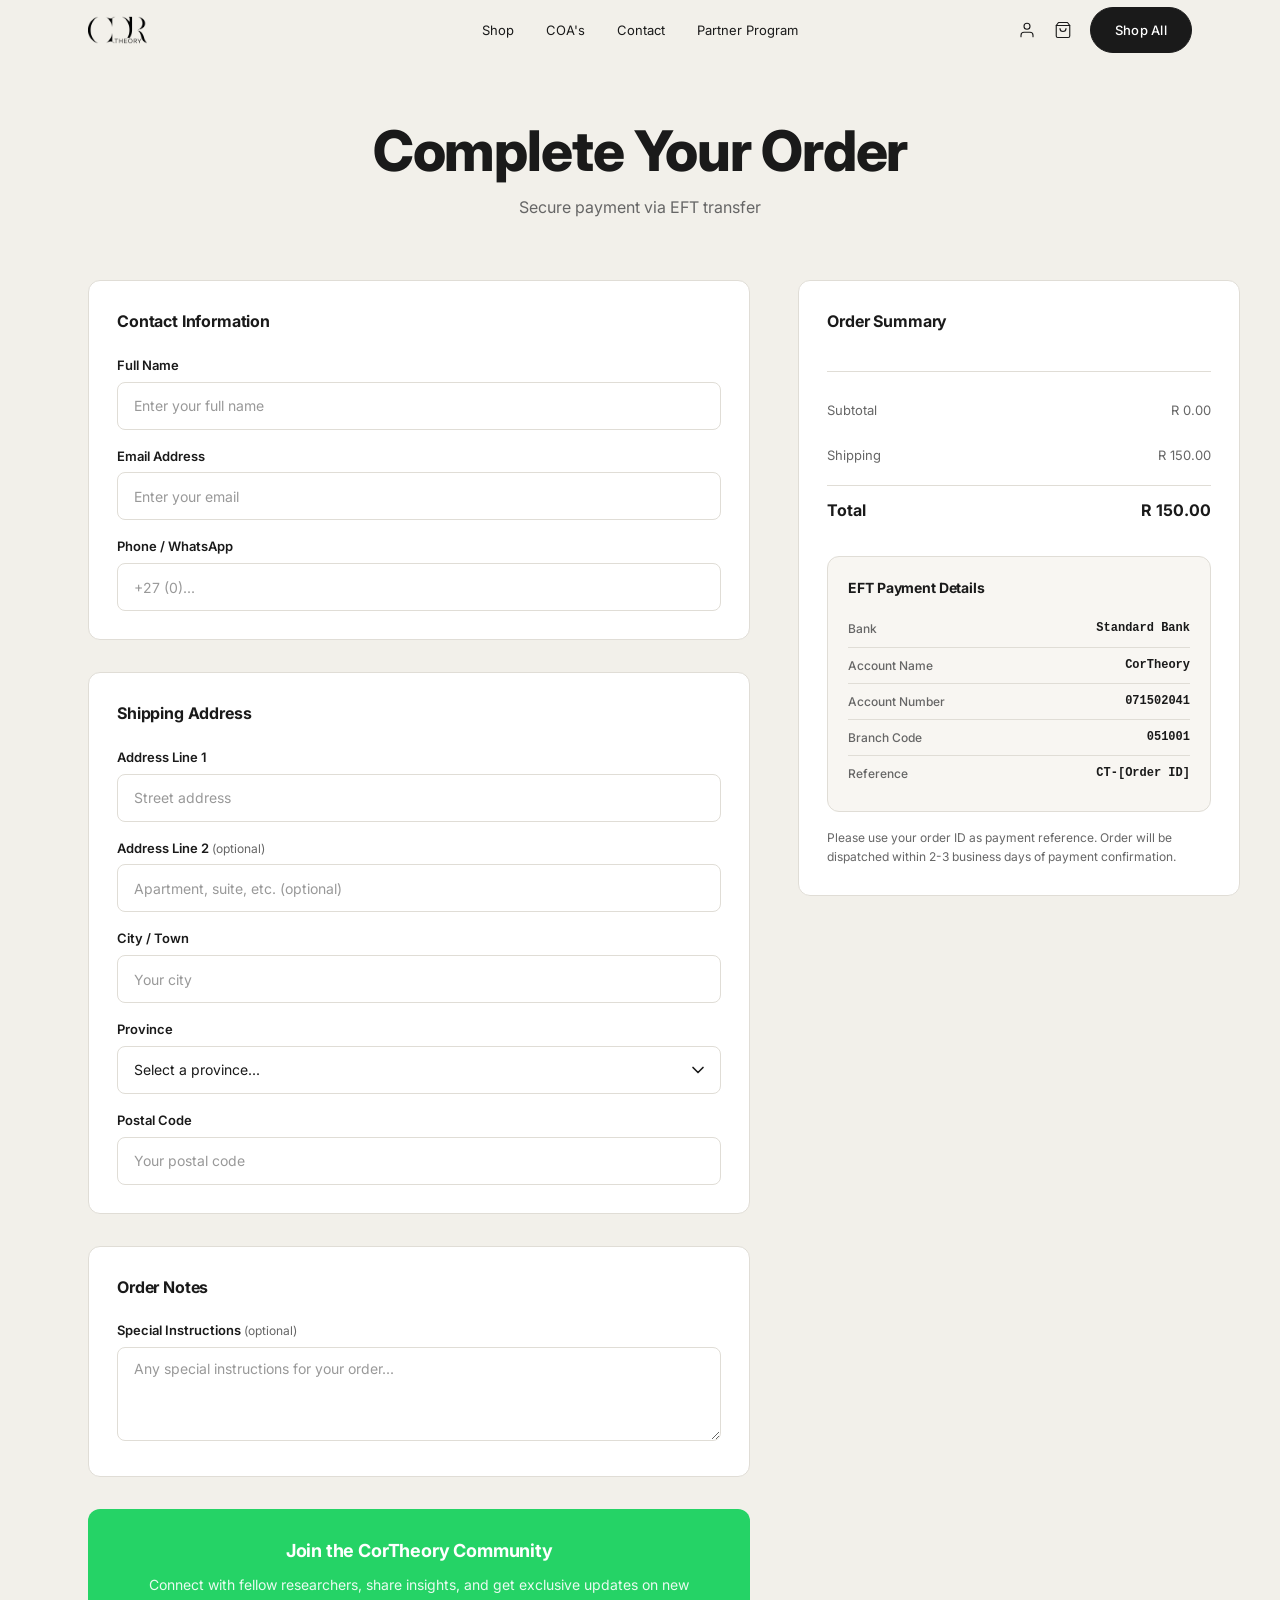
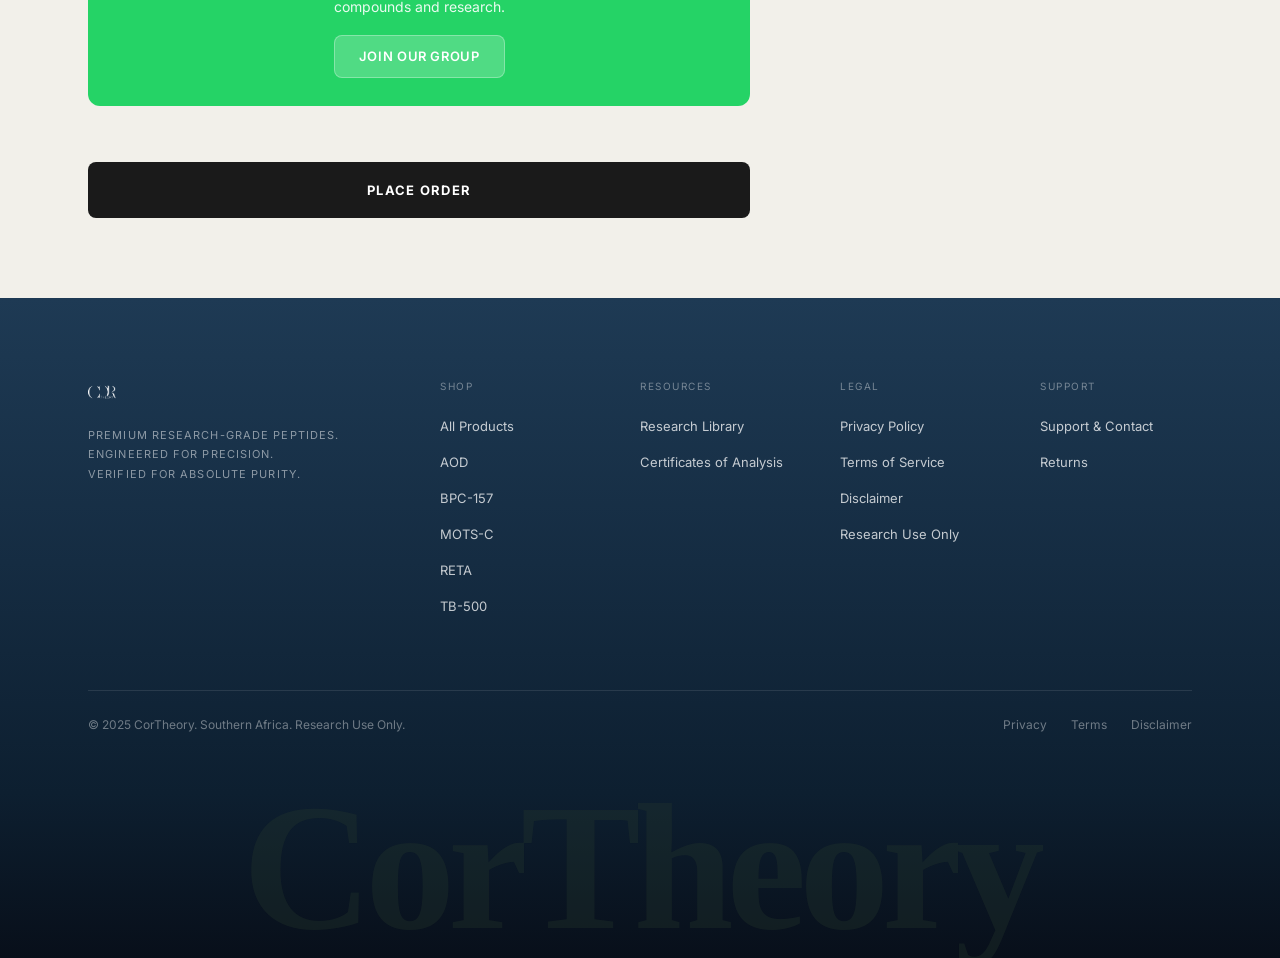
==== checkout.html @ 5a588ee4 "Initial commit: CorTheory website with redesigned product catalog - Complete website structure with " ====
<!DOCTYPE html>
<html lang="en">
<head>
  <meta charset="UTF-8" />
  <meta name="viewport" content="width=device-width, initial-scale=1.0" />
  <title>Checkout — CorTheory</title>
  <meta name="description" content="Secure checkout for CorTheory peptides." />
  <link rel="preconnect" href="https://fonts.googleapis.com" />
  <link rel="preconnect" href="https://fonts.gstatic.com" crossorigin />
  <link href="https://fonts.googleapis.com/css2?family=Inter:wght@300;400;500;600;700;800;900&display=swap" rel="stylesheet">
  <link rel="stylesheet" href="assets/css/style.css" />
  <link rel="stylesheet" href="assets/css/work-with-us.css" />
  <link rel="stylesheet" href="assets/css/checkout.css" />
</head>
<body>

<!-- ══ NAV ══════════════════════════════════════════════════ -->
<nav class="nav" id="nav">
  <div class="nav__inner">
    <a href="index.html" class="nav__logo">
      <img src="assets/images/logo-black.png" alt="CorTheory" />
    </a>
    <ul class="nav__links">
      <li><a href="index.html#products">Shop</a></li>
      <li><a href="index.html#coas">COA's</a></li>
      <li><a href="index.html#contact">Contact</a></li>
      <li><a href="work-with-us.html">Partner Program</a></li>
    </ul>
    <div class="nav__right">
      <!-- Person icon -->
      <button class="nav__icon" aria-label="Account">
        <svg viewBox="0 0 24 24" fill="none" stroke="currentColor" stroke-width="1.5" stroke-linecap="round" stroke-linejoin="round">
          <path d="M20 21v-2a4 4 0 00-4-4H8a4 4 0 00-4 4v2"/>
          <circle cx="12" cy="7" r="4"/>
        </svg>
      </button>
      <!-- Cart icon -->
      <button class="nav__icon" id="cartOpen" aria-label="Cart" data-cart>
        <svg viewBox="0 0 24 24" fill="none" stroke="currentColor" stroke-width="1.5" stroke-linecap="round" stroke-linejoin="round">
          <path d="M6 2L3 6v14a2 2 0 002 2h14a2 2 0 002-2V6l-3-4z"/>
          <line x1="3" y1="6" x2="21" y2="6"/>
          <path d="M16 10a4 4 0 01-8 0"/>
        </svg>
      </button>
      <a href="index.html#products" class="btn btn-dark">Shop All</a>
      <button class="nav__hamburger" id="hamburger" aria-label="Menu">
        <span></span><span></span><span></span>
      </button>
    </div>
  </div>
</nav>

<!-- Mobile nav -->
<div class="nav__mobile" id="mobileNav">
  <a href="index.html#products">Shop</a>
  <a href="index.html#coas">COA's</a>
  <a href="index.html#contact">Contact</a>
  <a href="work-with-us.html">Partner Program</a>
  <a href="index.html#products">Shop All</a>
</div>

<!-- ══ CHECKOUT PAGE ═════════════════════════════════════ -->
<main class="checkout">
  <div class="container">
    <div class="checkout__header">
      <h1 class="checkout__title">Complete Your Order</h1>
      <p class="checkout__subtitle">Secure payment via EFT transfer</p>
    </div>

    <div class="checkout__wrapper">
      <!-- LEFT COLUMN: FORM -->
      <div class="checkout__left">

        <!-- Contact Info Section -->
        <section class="checkout__section">
          <h2 class="checkout__section-title">Contact Information</h2>
          <div class="checkout__form-group">
            <label for="fullName" class="checkout__label">Full Name</label>
            <input type="text" id="fullName" class="checkout__input" placeholder="Enter your full name" required />
          </div>
          <div class="checkout__form-group">
            <label for="email" class="checkout__label">Email Address</label>
            <input type="email" id="email" class="checkout__input" placeholder="Enter your email" required />
          </div>
          <div class="checkout__form-group">
            <label for="phone" class="checkout__label">Phone / WhatsApp</label>
            <input type="tel" id="phone" class="checkout__input" placeholder="+27 (0)..." required />
          </div>
        </section>

        <!-- Shipping Address Section -->
        <section class="checkout__section">
          <h2 class="checkout__section-title">Shipping Address</h2>
          <div class="checkout__form-group">
            <label for="address1" class="checkout__label">Address Line 1</label>
            <input type="text" id="address1" class="checkout__input" placeholder="Street address" required />
          </div>
          <div class="checkout__form-group">
            <label for="address2" class="checkout__label">Address Line 2 <span class="checkout__optional">(optional)</span></label>
            <input type="text" id="address2" class="checkout__input" placeholder="Apartment, suite, etc. (optional)" />
          </div>
          <div class="checkout__form-group">
            <label for="city" class="checkout__label">City / Town</label>
            <input type="text" id="city" class="checkout__input" placeholder="Your city" required />
          </div>
          <div class="checkout__form-group">
            <label for="province" class="checkout__label">Province</label>
            <select id="province" class="checkout__input" required>
              <option value="">Select a province...</option>
              <option value="Eastern Cape">Eastern Cape</option>
              <option value="Free State">Free State</option>
              <option value="Gauteng">Gauteng</option>
              <option value="KwaZulu-Natal">KwaZulu-Natal</option>
              <option value="Limpopo">Limpopo</option>
              <option value="Mpumalanga">Mpumalanga</option>
              <option value="Northern Cape">Northern Cape</option>
              <option value="North West">North West</option>
              <option value="Western Cape">Western Cape</option>
            </select>
          </div>
          <div class="checkout__form-group">
            <label for="postalCode" class="checkout__label">Postal Code</label>
            <input type="text" id="postalCode" class="checkout__input" placeholder="Your postal code" required />
          </div>
        </section>

        <!-- Order Notes Section -->
        <section class="checkout__section">
          <h2 class="checkout__section-title">Order Notes</h2>
          <div class="checkout__form-group">
            <label for="notes" class="checkout__label">Special Instructions <span class="checkout__optional">(optional)</span></label>
            <textarea id="notes" class="checkout__textarea" placeholder="Any special instructions for your order..." rows="4"></textarea>
          </div>
        </section>

        <!-- WhatsApp Community Card -->
        <div class="checkout__whatsapp-card">
          <h3 class="checkout__whatsapp-title">Join the CorTheory Community</h3>
          <p class="checkout__whatsapp-text">Connect with fellow researchers, share insights, and get exclusive updates on new compounds and research.</p>
          <a href="https://chat.whatsapp.com/JgqbexB6z4kGSysNtLB7HE?mode=gi_t" target="_blank" rel="noopener noreferrer" class="checkout__whatsapp-btn">
            Join Our Group
          </a>
        </div>

        <!-- Place Order Button -->
        <button id="placeOrderBtn" class="checkout__place-order-btn">
          Place Order
        </button>
      </div>

      <!-- RIGHT COLUMN: ORDER SUMMARY -->
      <div class="checkout__right">
        <div class="checkout__summary">
          <h2 class="checkout__summary-title">Order Summary</h2>

          <!-- Items List -->
          <div class="checkout__summary-items" id="summaryItems">
            <!-- Items will be populated by JavaScript -->
          </div>

          <!-- Totals -->
          <div class="checkout__summary-totals">
            <div class="checkout__summary-row">
              <span>Subtotal</span>
              <span id="summarySubtotal">R 0.00</span>
            </div>
            <div class="checkout__summary-row">
              <span>Shipping</span>
              <span id="summaryShipping">R 150.00</span>
            </div>
            <div class="checkout__summary-row checkout__summary-row--total">
              <span>Total</span>
              <span id="summaryTotal">R 150.00</span>
            </div>
          </div>

          <!-- EFT Payment Details -->
          <div class="checkout__eft-card">
            <h3 class="checkout__eft-title">EFT Payment Details</h3>
            <div class="checkout__eft-detail">
              <span class="checkout__eft-label">Bank</span>
              <span class="checkout__eft-value" id="eftBank">Standard Bank</span>
            </div>
            <div class="checkout__eft-detail">
              <span class="checkout__eft-label">Account Name</span>
              <span class="checkout__eft-value">CorTheory</span>
            </div>
            <div class="checkout__eft-detail">
              <span class="checkout__eft-label">Account Number</span>
              <span class="checkout__eft-value" id="eftAccount">071502041</span>
            </div>
            <div class="checkout__eft-detail">
              <span class="checkout__eft-label">Branch Code</span>
              <span class="checkout__eft-value" id="eftBranch">051001</span>
            </div>
            <div class="checkout__eft-detail">
              <span class="checkout__eft-label">Reference</span>
              <span class="checkout__eft-value" id="eftReference">CT-[Order ID]</span>
            </div>
          </div>

          <p class="checkout__eft-note">Please use your order ID as payment reference. Order will be dispatched within 2-3 business days of payment confirmation.</p>
        </div>
      </div>
    </div>
  </div>
</main>

<!-- Success Modal -->
<div class="checkout__modal" id="successModal" style="display: none;">
  <div class="checkout__modal-content">
    <div class="checkout__modal-close" id="modalClose">&times;</div>
    <div class="checkout__modal-icon">
      <svg viewBox="0 0 24 24" fill="none" stroke="currentColor" stroke-width="2" stroke-linecap="round" stroke-linejoin="round">
        <polyline points="20 6 9 17 4 12"></polyline>
      </svg>
    </div>
    <h2 class="checkout__modal-title">Order Confirmed!</h2>
    <p class="checkout__modal-text">Your order has been received and is awaiting payment confirmation.</p>
    <div class="checkout__modal-order-id">
      Order ID: <strong id="modalOrderId"></strong>
    </div>
    <p class="checkout__modal-instructions">Use the order ID above as your payment reference when making the EFT transfer. You'll receive a confirmation email once payment is received.</p>
    <a href="index.html" class="checkout__modal-btn">Continue Shopping</a>
  </div>
</div>

<!-- ══ FOOTER ════════════════════════════════════════════════ -->
<footer class="footer" id="contact">
  <div class="footer__inner">
    <div class="footer__top">
      <div class="footer__brand">
        <img src="assets/images/cor logo white copy.png" alt="CorTheory" />
        <p class="footer__tagline">
          Premium research-grade peptides.<br>
          Engineered for precision.<br>
          Verified for absolute purity.
        </p>
      </div>
      <div>
        <p class="footer__col-head">Shop</p>
        <ul class="footer__links">
          <li><a href="index.html#products">All Products</a></li>
          <li><a href="index.html#products">AOD</a></li>
          <li><a href="index.html#products">BPC-157</a></li>
          <li><a href="index.html#products">MOTS-C</a></li>
          <li><a href="index.html#products">RETA</a></li>
          <li><a href="index.html#products">TB-500</a></li>
        </ul>
      </div>
      <div>
        <p class="footer__col-head">Resources</p>
        <ul class="footer__links" id="coas">
          <li><a href="#">Research Library</a></li>
          <li><a href="#">Certificates of Analysis</a></li>
        </ul>
      </div>
      <div>
        <p class="footer__col-head">Legal</p>
        <ul class="footer__links">
          <li><a href="#">Privacy Policy</a></li>
          <li><a href="#">Terms of Service</a></li>
          <li><a href="#">Disclaimer</a></li>
          <li><a href="#">Research Use Only</a></li>
        </ul>
      </div>
      <div>
        <p class="footer__col-head" id="partners">Support</p>
        <ul class="footer__links">
          <li><a href="#">Support &amp; Contact</a></li>
          <li><a href="#">Returns</a></li>
        </ul>
      </div>
    </div>
    <div class="footer__bottom">
      <p class="footer__copy">© 2025 CorTheory. Southern Africa. Research Use Only.</p>
      <div class="footer__legal-links">
        <a href="#">Privacy</a>
        <a href="#">Terms</a>
        <a href="#">Disclaimer</a>
      </div>
    </div>
  </div>
  <div class="footer__watermark">
    <div style="font-size: 180px; font-weight: 900; color: #2A3D2E; opacity: 0.3; text-align: center; overflow: hidden; line-height: 1; font-family: 'Playfair Display', Georgia, serif; letter-spacing: -0.04em; user-select: none; pointer-events: none;">CorTheory</div>
  </div>
</footer>

<!-- ══ CART DRAWER ═══════════════════════════════════════════ -->
<div class="overlay" id="overlay"></div>
<div class="cart-drawer" id="cartDrawer">
  <div class="cart-drawer__head">
    <h2 class="cart-drawer__title">Your Cart</h2>
    <button class="cart-drawer__close" id="cartClose" aria-label="Close">
      <svg viewBox="0 0 24 24" fill="none" stroke="currentColor" stroke-width="1.5" stroke-linecap="round">
        <line x1="18" y1="6" x2="6" y2="18"/><line x1="6" y1="6" x2="18" y2="18"/>
      </svg>
    </button>
  </div>
  <div class="cart-drawer__body">
    <!-- Shipping progress bar -->
    <div class="cart-drawer__shipping-progress">
      <div class="cart-drawer__progress-label">FREE SHIPPING OVER R1500</div>
      <div class="cart-drawer__progress-bar">
        <div class="cart-drawer__progress-fill" id="progressFill" style="width: 0%"></div>
      </div>
      <div class="cart-drawer__progress-text" id="progressText">R1500 away</div>
    </div>

    <!-- Cart items list -->
    <div class="cart-drawer__items" id="cartItems">
      <div class="cart-empty">
        <svg class="cart-empty__icon" viewBox="0 0 40 40" fill="none" stroke="#1a1a1a" stroke-width="1.5" stroke-linecap="round" stroke-linejoin="round">
          <path d="M10 3.5L5 10v23.5a3.5 3.5 0 003.5 3.5h23a3.5 3.5 0 003.5-3.5V10l-5-6.5z"/>
          <line x1="5" y1="10" x2="35" y2="10"/>
          <path d="M26.5 17a6.5 6.5 0 01-13 0"/>
        </svg>
        <p>Your cart is empty. Add compounds from the catalog to begin your research.</p>
      </div>
    </div>

    <!-- Recommendations section -->
    <div class="cart-drawer__recommendations-section" id="recommendationsSection" style="display: none;">
      <div class="cart-drawer__divider"></div>
      <h3 class="cart-drawer__recommendations-title">ADD TO YOUR RESEARCH</h3>
      <div class="cart-drawer__recommendations" id="cartRecommendations"></div>
    </div>

    <!-- Totals section -->
    <div class="cart-drawer__totals-section" id="totalsSection" style="display: none;">
      <div class="cart-drawer__divider"></div>
      <div class="cart-drawer__totals">
        <div class="cart-drawer__total-row">
          <span>Subtotal</span>
          <span id="subtotalValue">R 0.00</span>
        </div>
        <div class="cart-drawer__total-row">
          <span>Shipping</span>
          <span id="shippingValue">R 150.00</span>
        </div>
        <div class="cart-drawer__total-row cart-drawer__total-row--total">
          <span>Total</span>
          <span id="totalValue">R 150.00</span>
        </div>
      </div>

      <a href="checkout.html" class="cart-drawer__checkout-btn">
        <svg viewBox="0 0 24 24" fill="none" stroke="currentColor" stroke-width="2" stroke-linecap="round" stroke-linejoin="round">
          <rect x="3" y="11" width="18" height="11" rx="2" ry="2"></rect>
          <path d="M7 11V7a4 4 0 0 1 4-4h2a4 4 0 0 1 4 4v4"></path>
        </svg>
        SECURE CHECKOUT
      </a>

      <p class="cart-drawer__terms">
        By placing your order you agree to our <a href="#">Terms of Service</a>. Payment via EFT. Order confirmed on receipt of payment.
      </p>
    </div>
  </div>
</div>

<script src="assets/js/main.js"></script>
<script src="assets/js/checkout.js"></script>
</body>
</html>
---- assets/css/style.css ----
/* ── RESET & BASE ─────────────────────────────────────── */
*, *::before, *::after { box-sizing: border-box; margin: 0; padding: 0; }
html { scroll-behavior: smooth; }
body { font-family: 'Inter', sans-serif; background: #F2F0EA; color: #1a1a1a; font-size: 15px; line-height: 1.6; overflow-x: hidden; }
img { display: block; max-width: 100%; }
a { text-decoration: none; color: inherit; }
ul { list-style: none; }
button { cursor: pointer; border: none; background: none; font-family: inherit; }

/* ── VARIABLES ────────────────────────────────────────── */
:root {
  --cream: #F2F0EA;
  --dark: #1a1a1a;
  --green-dark: #1C2B22;
  --muted: #666666;
  --border: #E0DDD6;
  --white: #ffffff;
  --aod: #D4845A;
  --bpc: #4A7C6F;
  --mots: #5B8DB8;
  --reta: #C4707A;
  --tb: #7B6BA8;
  --radius: 16px;
}

/* ── CONTAINER ────────────────────────────────────────── */
.container { max-width: 1200px; margin: 0 auto; padding: 0 48px; }
.section { padding: 100px 0; }

/* ── BUTTONS ──────────────────────────────────────────── */
.btn { display: inline-flex; align-items: center; gap: 8px; padding: 12px 24px; border-radius: 100px; font-family: 'Inter', sans-serif; font-size: 13px; font-weight: 500; letter-spacing: 0.02em; transition: all 0.2s ease; cursor: pointer; }
.btn-dark { background: #1a1a1a; color: #fff; border: 1.5px solid #1a1a1a; }
.btn-dark:hover { background: #333; }
.btn-outline { background: transparent; color: #1a1a1a; border: 1.5px solid #1a1a1a; }
.btn-outline:hover { background: #1a1a1a; color: #fff; }
.btn-outline-light { background: transparent; color: #fff; border: 1.5px solid rgba(255,255,255,0.5); }
.btn-outline-light:hover { background: rgba(255,255,255,0.1); }
.btn-light { background: #ffffff; color: #1a1a1a; border: 1.5px solid #ffffff; }
.btn-light:hover { background: #f0f0f0; border-color: #f0f0f0; }

/* ── SECTION LABELS ───────────────────────────────────── */
.section-eyebrow { font-size: 11px; font-weight: 500; letter-spacing: 0.15em; text-transform: uppercase; color: var(--muted); margin-bottom: 12px; }
.section-title { font-family: 'Inter', sans-serif; font-size: clamp(52px, 5.5vw, 80px); font-weight: 800; line-height: 1.05; color: var(--dark); letter-spacing: -0.03em; }
.section-header { display: flex; align-items: flex-end; justify-content: space-between; margin-bottom: 48px; }
.section-link { font-size: 13px; color: var(--muted); text-decoration: underline; text-underline-offset: 3px; white-space: nowrap; margin-bottom: 8px; }

/* ── NAV ──────────────────────────────────────────────── */
.nav { position: sticky; top: 0; z-index: 100; background: var(--cream); border-bottom: 1px solid transparent; transition: border-color 0.3s, box-shadow 0.3s; }
.nav.scrolled { background: rgba(50, 60, 70, 0.75); backdrop-filter: blur(10px); border-radius: 16px; margin: 12px 24px 0; border: 1px solid rgba(255, 255, 255, 0.1); box-shadow: 0 8px 32px rgba(0, 0, 0, 0.2); }
.nav__inner { max-width: 1200px; margin: 0 auto; padding: 0 48px; height: 60px; display: grid; grid-template-columns: 1fr auto 1fr; align-items: center; gap: 40px; }
.nav__logo img { height: 28px; width: auto; }
.nav__links { display: flex; gap: 32px; justify-self: center; }
.nav__links a { font-size: 13px; color: var(--dark); transition: opacity 0.2s; }
.nav__links a:hover { opacity: 0.6; }
.nav__right { display: flex; align-items: center; gap: 16px; margin-left: auto; }
.nav__icon { color: var(--dark); width: 20px; height: 20px; display: flex; align-items: center; }
.nav__icon svg { width: 18px; height: 18px; }
.nav__hamburger { display: none; flex-direction: column; gap: 5px; }
.nav__hamburger span { display: block; width: 22px; height: 1.5px; background: var(--dark); }
.nav__mobile { display: none; flex-direction: column; background: var(--cream); border-bottom: 1px solid var(--border); padding: 24px 48px; gap: 20px; }
.nav__mobile a { font-size: 15px; color: var(--dark); }
.nav__mobile.open { display: flex; }

/* ── HERO ─────────────────────────────────────────────── */
.hero { min-height: 100vh; background: url('../images/landscape-resize.png') center/cover no-repeat; display: flex; align-items: center; justify-content: flex-start; overflow: hidden; position: relative; }
.hero::before { content: ''; position: absolute; inset: 0; background: linear-gradient(90deg, rgba(0,0,0,0.3) 0%, rgba(0,0,0,0.1) 40%, transparent 100%); z-index: 1; }
.hero__inner { max-width: 1200px; margin: 0 auto; padding: 80px 48px; width: 100%; z-index: 10; position: relative; display: flex; align-items: center; }
.hero__image-wrap { display: none; }
.hero__vial { display: none; }
.hero__content { max-width: 560px; }
.hero__eyebrow { font-size: 11px; font-weight: 500; letter-spacing: 0.2em; text-transform: uppercase; color: rgba(255,255,255,0.8); margin-bottom: 20px; }
.hero__title { font-family: 'Inter', sans-serif; font-size: 80px; font-weight: 800; line-height: 1.0; color: #ffffff; margin-bottom: 24px; letter-spacing: -0.03em; text-shadow: 0 2px 10px rgba(0,0,0,0.3); }
.hero__subtitle { font-size: 15px; color: rgba(255,255,255,0.9); line-height: 1.7; margin-bottom: 36px; max-width: 420px; }
.hero__actions { display: flex; gap: 12px; flex-wrap: wrap; }

/* ── CATEGORIES ───────────────────────────────────────── */
.categories { padding: 80px 0; background: var(--cream); }
.categories__grid { display: grid; grid-template-columns: 1fr 1fr; grid-template-rows: auto auto; gap: 12px; }
.categories__grid .cat-card:nth-child(3),
.categories__grid .cat-card:nth-child(4),
.categories__grid .cat-card:nth-child(5) { grid-column: span 2; }
.categories__grid { grid-template-columns: repeat(6, 1fr); }
.cat-card:nth-child(1) { grid-column: span 3; }
.cat-card:nth-child(2) { grid-column: span 3; }
.cat-card:nth-child(3) { grid-column: span 2; }
.cat-card:nth-child(4) { grid-column: span 2; }
.cat-card:nth-child(5) { grid-column: span 2; }

.cat-card { border-radius: var(--radius); padding: 32px; min-height: 220px; display: flex; align-items: flex-end; justify-content: space-between; position: relative; overflow: hidden; cursor: pointer; transition: transform 0.2s; }
.cat-card:hover { transform: translateY(-2px); }
.cat-card__vial { position: absolute; right: 24px; top: 50%; transform: translateY(-50%); height: 160px; width: auto; object-fit: contain; opacity: 0.9; }
.cat-card > div { position: relative; z-index: 1; max-width: 55%; }
.cat-card__number { font-size: 11px; letter-spacing: 0.15em; color: rgba(255,255,255,0.6); margin-bottom: 8px; }
.cat-card__title { font-family: 'Inter', sans-serif; font-size: 22px; font-weight: 800; color: #fff; margin-bottom: 8px; line-height: 1.2; letter-spacing: -0.01em; }
.cat-card__desc { font-size: 12px; color: rgba(255,255,255,0.75); line-height: 1.5; margin-bottom: 16px; }
.cat-card__link { font-size: 11px; letter-spacing: 0.1em; text-transform: uppercase; color: rgba(255,255,255,0.9); }

.cat-card--weight { background: #2D7D7D; }
.cat-card--skin { background: #C4622D; }
.cat-card--mind { background: #1C2B4A; }
.cat-card--recovery { background: #3D5A3E; }
.cat-card--muscle { background: #8B4513; }

/* ── PRODUCTS ─────────────────────────────────────────── */
.products { padding: 100px 0; background: var(--cream); }
.products__layout { display: grid; grid-template-columns: 1fr 1fr; gap: 60px; margin-bottom: 60px; align-items: start; }
.products__intro-body { font-size: 14px; color: var(--muted); line-height: 1.7; }
.products__row { display: flex; gap: 20px; overflow-x: auto; padding-bottom: 16px; scroll-snap-type: x mandatory; -ms-overflow-style: none; scrollbar-width: none; }
.products__row::-webkit-scrollbar { display: none; }

.product-card { flex: 0 0 280px; border-radius: 20px; overflow: hidden; border: 1px solid rgba(0,0,0,0.07); scroll-snap-align: start; transition: transform 0.2s, box-shadow 0.2s; display: flex; flex-direction: column; }
.product-card:hover { transform: translateY(-4px); box-shadow: 0 16px 48px rgba(0,0,0,0.1); }
.product-card__top { padding: 20px 20px 0; }
.product-card__name { font-family: 'Inter', sans-serif; font-size: 32px; font-weight: 800; color: var(--dark); letter-spacing: -0.02em; line-height: 1.05; margin-bottom: 4px; }
.product-card__type { font-size: 10px; font-weight: 600; letter-spacing: 0.15em; text-transform: uppercase; color: var(--muted); }
.product-card__img-wrap { flex: 1; padding: 0; display: flex; align-items: center; justify-content: center; min-height: 300px; }
.product-card__img { height: 100%; width: 100%; object-fit: cover; }
.product-card__footer { display: grid; grid-template-columns: 1fr 1fr; }
.product-card__price-block { background: var(--green-dark); padding: 16px 20px; display: flex; flex-direction: column; justify-content: center; gap: 2px; }
.product-card__from { font-size: 9px; font-weight: 600; letter-spacing: 0.18em; text-transform: uppercase; color: rgba(255,255,255,0.55); }
.product-card__price { font-size: 17px; font-weight: 700; color: #fff; }
.product-card__btn { background: var(--white); padding: 16px 12px; display: flex; align-items: center; justify-content: center; gap: 7px; font-size: 11px; font-weight: 600; letter-spacing: 0.08em; text-transform: uppercase; color: var(--dark); border: none; cursor: pointer; transition: background 0.2s; }
.product-card__btn:hover { background: #f0ede6; }
.product-card__btn svg { width: 15px; height: 15px; flex-shrink: 0; }

/* ── PURITY ───────────────────────────────────────────── */
.purity-hero { width: 100%; overflow: hidden; }

.purity-hero__image { width: 100%; height: auto; display: block; }

.purity { padding: 80px 72px; background: var(--cream); }

.purity__content-wrap { max-width: 600px; }

.purity__content {
  display: flex;
  flex-direction: column;
  justify-content: center;
}

.purity__heading {
  font-family: 'Inter', sans-serif;
  font-size: clamp(52px, 5.5vw, 80px);
  font-weight: 800;
  line-height: 1.05;
  letter-spacing: -0.03em;
  color: var(--dark);
  margin-bottom: 28px;
}

.purity__rule {
  width: 220px;
  border: none;
  border-top: 1px dashed #bbb;
  margin-bottom: 28px;
}

.purity__body { font-size: 15px; color: var(--muted); line-height: 1.75; margin-bottom: 36px; max-width: 460px; }

.purity__stats { display: flex; align-items: center; margin-bottom: 40px; }

.purity__stat { padding: 0 28px; display: flex; flex-direction: column; gap: 5px; }
.purity__stat:first-child { padding-left: 0; }

.purity__stat-val { font-family: 'Inter', sans-serif; font-size: 36px; font-weight: 800; color: var(--dark); line-height: 1; display: block; }
.purity__stat-label { font-size: 10px; font-weight: 600; letter-spacing: 0.13em; text-transform: uppercase; color: var(--muted); display: block; }
.purity__stat-sep { width: 1px; height: 44px; background: var(--border); flex-shrink: 0; }

.purity__actions { display: flex; gap: 12px; }

/* ── QUALITY ──────────────────────────────────────────── */
.quality { background: var(--cream); padding: 100px 0; }
.quality__heading { font-family: 'Inter', sans-serif; font-size: clamp(52px, 5.5vw, 80px); font-weight: 800; line-height: 1.05; max-width: 700px; margin-bottom: 60px; letter-spacing: -0.03em; }
.quality__layout { display: grid; grid-template-columns: 1fr 1fr; gap: 80px; align-items: start; }
.quality__tabs-nav { display: flex; gap: 0; border-bottom: 1px solid var(--border); margin-bottom: 40px; }
.quality__tab { padding: 12px 20px; font-size: 12px; font-weight: 500; letter-spacing: 0.05em; text-transform: uppercase; color: var(--muted); border-bottom: 2px solid transparent; margin-bottom: -1px; transition: all 0.2s; background: none; }
.quality__tab.active { color: var(--dark); border-bottom-color: var(--dark); }
.quality__panel { display: none; }
.quality__panel.active { display: block; }
.quality__panel-title { font-family: 'Inter', sans-serif; font-size: 36px; font-weight: 800; margin-bottom: 8px; letter-spacing: -0.02em; }
.quality__panel-sub { font-size: 11px; letter-spacing: 0.12em; text-transform: uppercase; color: var(--muted); margin-bottom: 20px; }
.quality__panel-body { font-size: 14px; color: var(--muted); line-height: 1.7; margin-bottom: 24px; }
.quality__panel-link { font-size: 13px; color: var(--dark); text-decoration: underline; text-underline-offset: 3px; display: inline-block; margin-bottom: 20px; }
.quality__badge { font-size: 11px; background: #f0ede6; padding: 8px 16px; border-radius: 100px; color: var(--muted); }
.quality__image-wrap { position: relative; display: flex; align-items: center; justify-content: center; background: #f0ede6; border-radius: var(--radius); padding: 60px; min-height: 600px; }
.quality__vial { height: 100%; width: auto; object-fit: contain; }
.quality__purity-badge { position: absolute; bottom: 24px; right: 24px; background: var(--dark); color: #fff; font-size: 11px; font-weight: 500; padding: 10px 16px; border-radius: 8px; line-height: 1.4; text-align: center; }

/* ── FAQ ──────────────────────────────────────────────── */
.faq { background: var(--cream); padding: 100px 0; }
.faq__layout { display: grid; grid-template-columns: 1fr 1fr; gap: 80px; }
.faq__heading { font-family: 'Inter', sans-serif; font-size: clamp(52px, 5.5vw, 80px); font-weight: 800; line-height: 1.05; margin-bottom: 48px; letter-spacing: -0.03em; }
.faq__item { border-bottom: 1px solid var(--border); }
.faq__btn { width: 100%; display: flex; align-items: center; justify-content: space-between; padding: 20px 0; gap: 20px; text-align: left; }
.faq__q { font-size: 14px; color: var(--dark); line-height: 1.5; flex: 1; }
.faq__icon { flex-shrink: 0; width: 20px; height: 20px; display: flex; align-items: center; justify-content: center; }
.faq__icon svg { width: 12px; height: 12px; transition: transform 0.3s; }
.faq__item.open .faq__icon svg { transform: rotate(45deg); }
.faq__answer { display: none; padding: 0 0 20px; }
.faq__item.open .faq__answer { display: block; }
.faq__answer p { font-size: 14px; color: var(--muted); line-height: 1.7; }
.faq__cats { display: grid; grid-template-columns: 1fr 1fr; gap: 10px; }
.faq__cat-card { border-radius: 12px; padding: 20px; min-height: 120px; display: flex; flex-direction: column; justify-content: flex-end; position: relative; overflow: hidden; cursor: pointer; }
.faq__cat-vial { position: absolute; right: 12px; top: 50%; transform: translateY(-50%); height: 80px; width: auto; object-fit: contain; opacity: 0.85; }
.faq__cat-sub { font-size: 10px; letter-spacing: 0.1em; text-transform: uppercase; color: rgba(255,255,255,0.6); margin-bottom: 4px; }
.faq__cat-title { font-size: 14px; font-weight: 600; color: #fff; line-height: 1.3; }
.faq__cat-card--weight { background: #2D7D7D; }
.faq__cat-card--skin { background: #C4622D; }
.faq__cat-card--mind { background: #1C2B4A; }
.faq__cat-card--recovery { background: #3D5A3E; }
.faq__cat-card--muscle { background: #8B4513; grid-column: span 2; }

/* ── CTA ──────────────────────────────────────────────── */
.cta-wrap { padding: 0 24px 80px; }
.cta { background: linear-gradient(135deg, #87CEEB 0%, #B8D4E8 40%, #C8DFC8 100%); border-radius: 24px; overflow: hidden; }
.cta__inner { padding: 100px 80px; text-align: center; }
.cta__title { font-family: 'Inter', sans-serif; font-size: clamp(52px, 5.5vw, 80px); font-weight: 800; color: var(--dark); line-height: 1.05; margin-bottom: 20px; letter-spacing: -0.03em; }
.cta__sub { font-size: 15px; color: rgba(26,26,26,0.65); max-width: 480px; margin: 0 auto 36px; line-height: 1.6; }
.cta__actions { display: flex; gap: 12px; justify-content: center; }

/* ── FOOTER ───────────────────────────────────────────── */
.footer { background: linear-gradient(180deg, #1E3A54 0%, #152C42 40%, #0D1F30 75%, #080F1A 100%); color: #fff; padding-top: 80px; overflow: hidden; }
.footer__inner { max-width: 1200px; margin: 0 auto; padding: 0 48px; }
.footer__top { display: grid; grid-template-columns: 2fr 1fr 1fr 1fr 1fr; gap: 48px; padding-bottom: 60px; border-bottom: 1px solid rgba(255,255,255,0.1); }
.footer__brand img { height: 28px; width: auto; filter: brightness(0) invert(1); margin-bottom: 20px; }
.footer__tagline { font-size: 11px; letter-spacing: 0.1em; text-transform: uppercase; color: rgba(255,255,255,0.5); line-height: 1.8; }
.footer__col-head { font-size: 10px; letter-spacing: 0.15em; text-transform: uppercase; color: rgba(255,255,255,0.4); margin-bottom: 20px; }
.footer__links li { margin-bottom: 12px; }
.footer__links a { font-size: 13px; color: rgba(255,255,255,0.75); transition: color 0.2s; }
.footer__links a:hover { color: #fff; }
.footer__bottom { display: flex; align-items: center; justify-content: space-between; padding: 24px 0; }
.footer__copy { font-size: 12px; color: rgba(255,255,255,0.4); }
.footer__legal-links { display: flex; gap: 24px; }
.footer__legal-links a { font-size: 12px; color: rgba(255,255,255,0.4); }
.footer__watermark { text-align: center; overflow: hidden; line-height: 0.85; margin-top: 20px; }
.footer__watermark div { font-size: clamp(80px, 15vw, 200px); font-weight: 900; color: rgba(255,255,255,0.06); font-family: 'Inter', sans-serif; letter-spacing: 3px; user-select: none; }

/* ── CART DRAWER ──────────────────────────────────────── */
.overlay { position: fixed; inset: 0; background: rgba(0,0,0,0.4); z-index: 200; opacity: 0; pointer-events: none; transition: opacity 0.3s; }
.overlay.open { opacity: 1; pointer-events: all; }
.cart-drawer { position: fixed; right: 0; top: 0; bottom: 0; width: 400px; background: #fff; z-index: 300; transform: translateX(100%); transition: transform 0.35s cubic-bezier(0.4,0,0.2,1); display: flex; flex-direction: column; }
.cart-drawer.open { transform: translateX(0); }
.cart-drawer__head { display: flex; align-items: center; justify-content: space-between; padding: 24px 32px; border-bottom: 1px solid var(--border); }
.cart-drawer__title { font-family: 'Inter', sans-serif; font-size: 22px; font-weight: 800; letter-spacing: -0.01em; }
.cart-drawer__close { width: 32px; height: 32px; display: flex; align-items: center; justify-content: center; }
.cart-drawer__close svg { width: 18px; height: 18px; }
.cart-drawer__body { flex: 1; padding: 32px; display: flex; align-items: center; justify-content: center; }
.cart-empty { text-align: center; }
.cart-empty__icon { width: 48px; height: 48px; margin: 0 auto 16px; opacity: 0.3; }
.cart-empty p { font-size: 14px; color: var(--muted); line-height: 1.6; max-width: 200px; margin: 0 auto; }

/* ── RESPONSIVE ───────────────────────────────────────── */
@media (max-width: 900px) {
  .container { padding: 0 24px; }
  .nav__inner { padding: 0 24px; }
  .nav__links { display: none; }
  .nav__hamburger { display: flex; }
  .hero__inner { flex-direction: column; padding: 60px 24px; text-align: center; }
  .hero__title { font-size: 52px; }
  .hero__image-wrap { flex: 0 0 auto; }
  .hero__vial { width: 220px; }
  .hero__actions { justify-content: center; }
  .categories__grid { grid-template-columns: 1fr 1fr; }
  .cat-card:nth-child(1),
  .cat-card:nth-child(2),
  .cat-card:nth-child(3),
  .cat-card:nth-child(4),
  .cat-card:nth-child(5) { grid-column: span 1; }
  .products__layout { grid-template-columns: 1fr; gap: 20px; }
  .purity__grid { grid-template-columns: 1fr; }
  .purity__image-side { min-height: 320px; }
  .purity__content { padding: 48px 32px; }
  .purity__heading { font-size: 48px; }
  .quality__layout { grid-template-columns: 1fr; }
  .faq__layout { grid-template-columns: 1fr; }
  .footer__top { grid-template-columns: 1fr 1fr; gap: 32px; }
  .cta__title { font-size: 36px; }
  .cta__inner { padding: 60px 32px; }
  .section-title { font-size: 36px; }
}

@media (max-width: 600px) {
  .hero__title { font-size: 40px; }
  .categories__grid { grid-template-columns: 1fr; }
  .cat-card:nth-child(n) { grid-column: span 1; }
  .footer__top { grid-template-columns: 1fr; }
  .cart-drawer { width: 100%; }
  .faq__cats { grid-template-columns: 1fr; }
  .faq__cat-card--muscle { grid-column: span 1; }
}

/* ── CATEGORIES SECTION OVERRIDES ────────────────────── */
.categories .container {
  max-width: 95%;
  width: 95%;
  padding: 0;
}

/* Card sizing */
.categories .cat-card { min-height: 340px; padding: 36px; }
.categories .cat-card:nth-child(1),
.categories .cat-card:nth-child(2) { min-height: 420px; }

/* Vial sits top-right, clear of text */
.categories .cat-card__vial {
  height: 200px;
  top: 32px;
  transform: none;
}

/* Text content limited to left 50% so vial doesn't clash */
.categories .cat-card > div { max-width: 50%; }
---- assets/css/work-with-us.css ----
/* ── WORK WITH US PAGE STYLES ────────────────────────── */

/* ── HERO ─────────────────────────────────────────────── */
.wwu-hero {
  padding: 140px 0 100px;
  background: linear-gradient(160deg, #F2F0EA 0%, #E8F0E8 60%, #D8EAE0 100%);
  text-align: center;
}

.wwu-eyebrow {
  font-size: 11px;
  font-weight: 600;
  letter-spacing: 0.15em;
  text-transform: uppercase;
  color: var(--muted);
  margin-bottom: 20px;
}

.wwu-hero__title {
  font-family: 'Inter', sans-serif;
  font-size: clamp(52px, 5.5vw, 80px);
  font-weight: 800;
  line-height: 1.05;
  letter-spacing: -0.03em;
  color: var(--dark);
  margin-bottom: 20px;
}

.wwu-hero__subtitle {
  font-size: 16px;
  color: var(--muted);
  line-height: 1.8;
  margin-bottom: 40px;
  max-width: 580px;
  margin-left: auto;
  margin-right: auto;
}

/* ── STATS ────────────────────────────────────────────── */
.wwu-stats {
  padding: 80px 0;
  background: var(--cream);
}

.wwu-stats__grid {
  display: grid;
  grid-template-columns: repeat(4, 1fr);
  gap: 40px;
  text-align: center;
}

.wwu-stat {
  padding: 24px;
}

.wwu-stat__value {
  font-family: 'Inter', sans-serif;
  font-size: 48px;
  font-weight: 800;
  color: var(--dark);
  line-height: 1;
  margin-bottom: 8px;
  letter-spacing: -0.02em;
}

.wwu-stat__label {
  font-size: 12px;
  font-weight: 600;
  letter-spacing: 0.12em;
  text-transform: uppercase;
  color: var(--muted);
}

/* ── SECTION COMMON ───────────────────────────────────── */
.wwu-section-title {
  font-family: 'Inter', sans-serif;
  font-size: clamp(44px, 5vw, 72px);
  font-weight: 800;
  line-height: 1.1;
  letter-spacing: -0.03em;
  color: var(--dark);
  text-align: center;
  margin-bottom: 16px;
}

.wwu-section-subtitle {
  font-size: 15px;
  color: var(--muted);
  line-height: 1.7;
  text-align: center;
  max-width: 560px;
  margin: 0 auto 60px;
}

/* ── PROCESS ──────────────────────────────────────────── */
.wwu-process {
  padding: 100px 0;
  background: var(--cream);
}

.wwu-process__cards {
  display: grid;
  grid-template-columns: repeat(3, 1fr);
  gap: 40px;
}

.wwu-card {
  background: var(--white);
  padding: 40px;
  border-radius: 12px;
  border: 1px solid var(--border);
}

.wwu-card__number {
  font-family: 'Inter', sans-serif;
  font-size: 48px;
  font-weight: 800;
  color: var(--dark);
  line-height: 1;
  margin-bottom: 16px;
  letter-spacing: -0.02em;
}

.wwu-card__title {
  font-family: 'Inter', sans-serif;
  font-size: 24px;
  font-weight: 800;
  color: var(--dark);
  margin-bottom: 12px;
  letter-spacing: -0.01em;
}

.wwu-card__desc {
  font-size: 14px;
  color: var(--muted);
  line-height: 1.7;
}

/* ── TRUST ────────────────────────────────────────────── */
.wwu-trust {
  padding: 100px 0;
  background: var(--cream);
}

.wwu-trust__cards {
  display: grid;
  grid-template-columns: repeat(3, 1fr);
  gap: 40px;
}

.wwu-trust-card {
  text-align: center;
}

.wwu-trust-icon {
  width: 60px;
  height: 60px;
  margin: 0 auto 24px;
  display: flex;
  align-items: center;
  justify-content: center;
  background: #f0ede6;
  border-radius: 12px;
  color: var(--dark);
  flex-shrink: 0;
}

.wwu-trust-icon svg {
  width: 28px;
  height: 28px;
}

.wwu-trust-card__title {
  font-family: 'Inter', sans-serif;
  font-size: 20px;
  font-weight: 800;
  color: var(--dark);
  margin-bottom: 12px;
  letter-spacing: -0.01em;
}

.wwu-trust-card__desc {
  font-size: 14px;
  color: var(--muted);
  line-height: 1.7;
}

/* ── FAQ ──────────────────────────────────────────────── */
.wwu-faq {
  padding: 100px 0;
  background: var(--cream);
}

.wwu-faq__items {
  max-width: 720px;
  margin: 60px auto 0;
}

.wwu-faq__item {
  border-bottom: 1px solid var(--border);
}

.wwu-faq__btn {
  width: 100%;
  display: flex;
  align-items: center;
  justify-content: space-between;
  padding: 24px 0;
  gap: 20px;
  text-align: left;
  background: none;
  border: none;
  cursor: pointer;
}

.wwu-faq__q {
  font-family: 'Inter', sans-serif;
  font-size: 16px;
  font-weight: 600;
  color: var(--dark);
  line-height: 1.5;
  flex: 1;
  letter-spacing: -0.01em;
}

.wwu-faq__icon {
  flex-shrink: 0;
  width: 20px;
  height: 20px;
  display: flex;
  align-items: center;
  justify-content: center;
  color: var(--muted);
}

.wwu-faq__icon svg {
  width: 14px;
  height: 14px;
  transition: transform 0.3s;
}

.wwu-faq__item.open .wwu-faq__icon svg {
  transform: rotate(45deg);
}

.wwu-faq__answer {
  display: none;
  padding: 0 0 24px;
}

.wwu-faq__item.open .wwu-faq__answer {
  display: block;
}

.wwu-faq__answer p {
  font-size: 14px;
  color: var(--muted);
  line-height: 1.7;
}

/* ── CTA ──────────────────────────────────────────────── */
.wwu-cta {
  padding: 100px 0;
  background: var(--cream);
  text-align: center;
}

.wwu-cta__title {
  font-family: 'Inter', sans-serif;
  font-size: clamp(48px, 5vw, 72px);
  font-weight: 800;
  line-height: 1.1;
  letter-spacing: -0.03em;
  color: var(--dark);
  margin-bottom: 20px;
}

.wwu-cta__subtitle {
  font-size: 16px;
  color: var(--muted);
  line-height: 1.8;
  margin-bottom: 40px;
  max-width: 580px;
  margin-left: auto;
  margin-right: auto;
}

/* ── RESPONSIVE ───────────────────────────────────────── */
@media (max-width: 900px) {
  .wwu-stats__grid {
    grid-template-columns: repeat(2, 1fr);
    gap: 32px;
  }

  .wwu-process__cards {
    grid-template-columns: 1fr;
    gap: 24px;
  }

  .wwu-trust__cards {
    grid-template-columns: 1fr;
    gap: 32px;
  }

  .wwu-hero {
    padding: 100px 0 80px;
  }

  .wwu-hero__subtitle {
    font-size: 15px;
  }

  .wwu-section-subtitle {
    font-size: 14px;
    margin-bottom: 48px;
  }

  .wwu-process {
    padding: 80px 0;
  }

  .wwu-trust {
    padding: 80px 0;
  }

  .wwu-faq {
    padding: 80px 0;
  }

  .wwu-cta {
    padding: 80px 0;
  }
}

@media (max-width: 600px) {
  .wwu-stats__grid {
    grid-template-columns: 1fr;
    gap: 24px;
  }

  .wwu-hero__title {
    font-size: 36px;
  }

  .wwu-section-title {
    font-size: 32px;
  }

  .wwu-stat__value {
    font-size: 36px;
  }

  .wwu-card {
    padding: 28px;
  }

  .wwu-card__number {
    font-size: 36px;
  }

  .wwu-card__title {
    font-size: 20px;
  }

  .wwu-faq__q {
    font-size: 14px;
  }

  .wwu-cta__title {
    font-size: 40px;
  }
}
---- assets/css/checkout.css ----
/* ══════════════════════════════════════════════════════════════
   CART DRAWER - PROFESSIONAL E-COMMERCE DESIGN
   ══════════════════════════════════════════════════════════════ */

.cart-drawer__header {
  display: flex;
  align-items: center;
  justify-content: space-between;
  padding: 20px 24px;
  border-bottom: 1px solid #ddd;
  gap: 16px;
}

.cart-drawer__header-left {
  display: flex;
  align-items: center;
  gap: 12px;
  flex: 1;
}

.cart-drawer__header-icon {
  width: 20px;
  height: 20px;
  color: #1a1a1a;
}

.cart-drawer__title {
  font-size: 18px;
  font-weight: 800;
  color: #1a1a1a;
  letter-spacing: 0.05em;
  margin: 0;
  font-family: 'Inter', sans-serif;
}

.cart-drawer__count {
  background: #1a1a1a;
  color: white;
  width: 28px;
  height: 28px;
  border-radius: 50%;
  display: flex;
  align-items: center;
  justify-content: center;
  font-size: 12px;
  font-weight: 800;
}

.cart-drawer__close-btn {
  width: 40px;
  height: 40px;
  border-radius: 50%;
  border: 1px solid #ddd;
  background: white;
  font-size: 24px;
  cursor: pointer;
  color: #999;
  transition: all 0.2s;
  padding: 0;
  display: flex;
  align-items: center;
  justify-content: center;
  font-family: inherit;
}

.cart-drawer__close-btn:hover {
  border-color: #1a1a1a;
  color: #1a1a1a;
}

/* Content Area */
.cart-drawer__content {
  flex: 1;
  overflow-y: auto;
  display: flex;
  flex-direction: column;
}

/* Progress Bar */
.cart-drawer__progress-wrapper {
  padding: 16px 24px;
  border-bottom: 1px solid #ddd;
  background: white;
}

.cart-drawer__progress-info {
  display: flex;
  justify-content: space-between;
  align-items: center;
  margin-bottom: 8px;
}

.cart-drawer__progress-text {
  font-size: 10px;
  font-weight: 800;
  text-transform: uppercase;
  letter-spacing: 0.15em;
  color: #666;
}

.cart-drawer__progress-amount {
  font-size: 12px;
  font-weight: 700;
  color: #1a1a1a;
}

.cart-drawer__progress-bar {
  width: 100%;
  height: 5px;
  background: #e5e5e5;
  border-radius: 3px;
  overflow: hidden;
}

.cart-drawer__progress-fill {
  height: 100%;
  background: #1a1a1a;
  transition: width 0.3s ease;
}

/* Items Section */
.cart-drawer__items-section {
  flex: 1;
  overflow-y: auto;
  background: white;
}

.cart-drawer__items {
  display: flex;
  flex-direction: column;
}

/* Individual Cart Item */
.cart-drawer__item {
  display: grid;
  grid-template-columns: auto 1fr auto;
  gap: 16px;
  padding: 16px 24px;
  border-bottom: 1px solid #f0f0f0;
  align-items: start;
}

.cart-drawer__item:last-child {
  border-bottom: none;
}

.cart-drawer__item-img {
  width: 90px;
  height: 90px;
  border-radius: 8px;
  object-fit: cover;
  background: #f5f5f5;
  border: 1px solid #eee;
}

.cart-drawer__item-center {
  display: flex;
  flex-direction: column;
  gap: 8px;
}

.cart-drawer__item-name {
  font-size: 14px;
  font-weight: 700;
  color: #1a1a1a;
  letter-spacing: -0.01em;
}

.cart-drawer__item-dosage {
  font-size: 12px;
  color: #999;
}

.cart-drawer__item-controls {
  display: flex;
  align-items: center;
  gap: 6px;
  margin-top: 4px;
}

.cart-drawer__qty-btn {
  width: 28px;
  height: 28px;
  border: 1px solid #ddd;
  border-radius: 4px;
  background: white;
  color: #1a1a1a;
  font-weight: 700;
  cursor: pointer;
  transition: all 0.2s;
  font-size: 14px;
  padding: 0;
}

.cart-drawer__qty-btn:hover {
  border-color: #1a1a1a;
}

.cart-drawer__qty-display {
  width: 35px;
  text-align: center;
  font-size: 13px;
  font-weight: 600;
  color: #1a1a1a;
}

.cart-drawer__item-price {
  text-align: right;
  font-size: 15px;
  font-weight: 700;
  color: #1a1a1a;
  letter-spacing: -0.01em;
}

.cart-drawer__item-remove {
  width: 24px;
  height: 24px;
  background: none;
  border: none;
  cursor: pointer;
  color: #ccc;
  font-size: 18px;
  padding: 0;
  transition: color 0.2s;
  display: flex;
  align-items: center;
  justify-content: center;
}

.cart-drawer__item-remove:hover {
  color: #999;
}

/* Empty State */
.cart-empty {
  display: flex;
  flex-direction: column;
  align-items: center;
  justify-content: center;
  padding: 80px 24px;
  text-align: center;
  gap: 16px;
}

.cart-empty__icon {
  width: 48px;
  height: 48px;
  opacity: 0.15;
}

.cart-empty p {
  font-size: 14px;
  color: #999;
  margin: 0;
  line-height: 1.5;
}

/* Summary/Footer Section */
.cart-drawer__summary {
  border-top: 1px solid #ddd;
  padding: 20px 24px;
  background: white;
}

.cart-drawer__summary-rows {
  margin-bottom: 20px;
}

.cart-drawer__summary-row {
  display: flex;
  justify-content: space-between;
  font-size: 13px;
  padding: 8px 0;
  color: #666;
  font-weight: 500;
}

.cart-drawer__summary-row--total {
  border-top: 1px solid #ddd;
  padding-top: 12px;
  margin-top: 8px;
  font-size: 16px;
  font-weight: 800;
  color: #1a1a1a;
}

.cart-drawer__btn {
  display: flex;
  align-items: center;
  justify-content: center;
  gap: 10px;
  width: 100%;
  height: 52px;
  background: #1a1a1a;
  color: white;
  border: none;
  border-radius: 26px;
  font-size: 12px;
  font-weight: 800;
  text-transform: uppercase;
  letter-spacing: 0.1em;
  cursor: pointer;
  text-decoration: none;
  font-family: 'Inter', sans-serif;
  transition: background 0.2s;
  margin-bottom: 12px;
}

.cart-drawer__btn:hover {
  background: #333;
}

.cart-drawer__btn svg {
  width: 16px;
  height: 16px;
  stroke-width: 2;
}

.cart-drawer__disclaimer {
  font-size: 11px;
  color: #999;
  text-align: center;
  margin: 0;
  line-height: 1.5;
}

.cart-drawer__disclaimer a {
  color: #666;
  text-decoration: none;
}

/* ══════════════════════════════════════════════════════════════
   CHECKOUT PAGE
   ══════════════════════════════════════════════════════════════ */

.checkout {
  background: #F2F0EA;
  padding: 60px 0 80px;
  min-height: calc(100vh - 120px);
}

.checkout__header {
  text-align: center;
  margin-bottom: 60px;
}

.checkout__title {
  font-family: 'Inter', sans-serif;
  font-size: clamp(36px, 5vw, 56px);
  font-weight: 800;
  color: #1a1a1a;
  line-height: 1.1;
  letter-spacing: -0.02em;
  margin-bottom: 12px;
}

.checkout__subtitle {
  font-size: 16px;
  color: #666;
  margin: 0;
}

.checkout__wrapper {
  display: grid;
  grid-template-columns: 60% 40%;
  gap: 48px;
  align-items: start;
}

.checkout__left {
  display: flex;
  flex-direction: column;
  gap: 32px;
}

.checkout__right {
  position: relative;
}

.checkout__section {
  background: white;
  padding: 28px;
  border-radius: 12px;
  border: 1px solid #E0DDD6;
}

.checkout__section-title {
  font-family: 'Inter', sans-serif;
  font-size: 16px;
  font-weight: 700;
  color: #1a1a1a;
  margin-bottom: 20px;
  letter-spacing: -0.01em;
}

.checkout__form-group {
  margin-bottom: 16px;
}

.checkout__form-group:last-child {
  margin-bottom: 0;
}

.checkout__label {
  display: block;
  font-size: 13px;
  font-weight: 600;
  color: #1a1a1a;
  margin-bottom: 6px;
}

.checkout__optional {
  font-weight: 400;
  color: #666;
  font-size: 12px;
}

.checkout__input,
.checkout__textarea {
  width: 100%;
  padding: 0 16px;
  height: 48px;
  border: 1px solid #E0DDD6;
  border-radius: 8px;
  font-family: 'Inter', sans-serif;
  font-size: 14px;
  color: #1a1a1a;
  background: white;
  transition: border-color 0.2s;
}

.checkout__input:focus,
.checkout__textarea:focus {
  outline: none;
  border-color: #1a1a1a;
}

.checkout__input::placeholder,
.checkout__textarea::placeholder {
  color: #999;
}

.checkout__textarea {
  padding: 12px 16px;
  height: auto;
  resize: vertical;
}

select.checkout__input {
  appearance: none;
  background-image: url("data:image/svg+xml;charset=UTF-8,%3csvg xmlns='http://www.w3.org/2000/svg' viewBox='0 0 24 24' fill='none' stroke='%231a1a1a' stroke-width='2' stroke-linecap='round' stroke-linejoin='round'%3e%3cpolyline points='6 9 12 15 18 9'%3e%3c/polyline%3e%3c/svg%3e");
  background-repeat: no-repeat;
  background-position: right 12px center;
  background-size: 20px;
  padding-right: 36px;
  cursor: pointer;
}

.checkout__whatsapp-card {
  background: #25D366;
  color: white;
  padding: 28px;
  border-radius: 12px;
  text-align: center;
  margin-bottom: 24px;
}

.checkout__whatsapp-title {
  font-family: 'Inter', sans-serif;
  font-size: 18px;
  font-weight: 700;
  color: white;
  margin-bottom: 8px;
  letter-spacing: -0.01em;
}

.checkout__whatsapp-text {
  font-size: 14px;
  color: rgba(255, 255, 255, 0.9);
  line-height: 1.6;
  margin-bottom: 16px;
}

.checkout__whatsapp-btn {
  display: inline-block;
  background: rgba(255, 255, 255, 0.2);
  color: white;
  padding: 10px 24px;
  border-radius: 8px;
  text-decoration: none;
  font-size: 13px;
  font-weight: 600;
  border: 1px solid rgba(255, 255, 255, 0.3);
  transition: all 0.2s;
  text-transform: uppercase;
  letter-spacing: 0.05em;
}

.checkout__whatsapp-btn:hover {
  background: rgba(255, 255, 255, 0.3);
  border-color: rgba(255, 255, 255, 0.5);
}

.checkout__place-order-btn {
  width: 100%;
  height: 56px;
  background: #1a1a1a;
  color: white;
  border: none;
  border-radius: 8px;
  font-family: 'Inter', sans-serif;
  font-size: 13px;
  font-weight: 700;
  text-transform: uppercase;
  letter-spacing: 0.1em;
  cursor: pointer;
  transition: background 0.2s;
}

.checkout__place-order-btn:hover {
  background: #333;
}

.checkout__summary {
  background: white;
  padding: 28px;
  border-radius: 12px;
  border: 1px solid #E0DDD6;
  position: sticky;
  top: 100px;
}

.checkout__summary-title {
  font-family: 'Inter', sans-serif;
  font-size: 16px;
  font-weight: 700;
  color: #1a1a1a;
  margin-bottom: 20px;
  letter-spacing: -0.01em;
}

.checkout__summary-items {
  display: flex;
  flex-direction: column;
  gap: 12px;
  margin-bottom: 20px;
  padding-bottom: 16px;
  border-bottom: 1px solid #E0DDD6;
}

.checkout__summary-item {
  display: flex;
  justify-content: space-between;
  align-items: flex-start;
  font-size: 13px;
}

.checkout__summary-item-name {
  color: #1a1a1a;
  font-weight: 500;
  flex: 1;
  margin-right: 8px;
}

.checkout__summary-item-qty {
  color: #666;
  font-weight: 400;
  min-width: 40px;
  text-align: right;
}

.checkout__summary-item-price {
  color: #1a1a1a;
  font-weight: 600;
  min-width: 70px;
  text-align: right;
}

.checkout__summary-totals {
  display: flex;
  flex-direction: column;
  gap: 8px;
  margin-bottom: 24px;
}

.checkout__summary-row {
  display: flex;
  justify-content: space-between;
  font-size: 13px;
  color: #666;
  padding: 8px 0;
}

.checkout__summary-row--total {
  border-top: 1px solid #E0DDD6;
  padding-top: 12px;
  margin-top: 4px;
  font-weight: 700;
  color: #1a1a1a;
  font-size: 16px;
}

.checkout__eft-card {
  background: #f8f6f2;
  padding: 20px;
  border-radius: 12px;
  border: 1px solid #E0DDD6;
  margin-bottom: 16px;
}

.checkout__eft-title {
  font-family: 'Inter', sans-serif;
  font-size: 14px;
  font-weight: 700;
  color: #1a1a1a;
  margin-bottom: 12px;
  letter-spacing: -0.01em;
}

.checkout__eft-detail {
  display: flex;
  justify-content: space-between;
  font-size: 12px;
  padding: 8px 0;
}

.checkout__eft-detail:not(:last-child) {
  border-bottom: 1px solid #E0DDD6;
}

.checkout__eft-label {
  color: #666;
  font-weight: 500;
}

.checkout__eft-value {
  color: #1a1a1a;
  font-weight: 600;
  font-family: 'Monaco', 'Courier New', monospace;
}

.checkout__eft-note {
  font-size: 12px;
  color: #666;
  line-height: 1.6;
  margin: 0;
}

.checkout__modal {
  position: fixed;
  top: 0;
  left: 0;
  right: 0;
  bottom: 0;
  background: rgba(0, 0, 0, 0.5);
  display: flex;
  align-items: center;
  justify-content: center;
  z-index: 1000;
  padding: 20px;
}

.checkout__modal-content {
  background: white;
  padding: 40px;
  border-radius: 12px;
  text-align: center;
  max-width: 400px;
  position: relative;
  animation: slideUp 0.3s ease;
}

@keyframes slideUp {
  from {
    opacity: 0;
    transform: translateY(20px);
  }
  to {
    opacity: 1;
    transform: translateY(0);
  }
}

.checkout__modal-close {
  position: absolute;
  top: 16px;
  right: 16px;
  font-size: 28px;
  cursor: pointer;
  color: #666;
  width: 32px;
  height: 32px;
  display: flex;
  align-items: center;
  justify-content: center;
  transition: color 0.2s;
  line-height: 1;
  background: none;
  border: none;
  padding: 0;
}

.checkout__modal-close:hover {
  color: #1a1a1a;
}

.checkout__modal-icon {
  width: 60px;
  height: 60px;
  background: #E8F5E9;
  border-radius: 50%;
  display: flex;
  align-items: center;
  justify-content: center;
  margin: 0 auto 20px;
  color: #4CAF50;
}

.checkout__modal-icon svg {
  width: 32px;
  height: 32px;
  stroke-width: 2.5;
}

.checkout__modal-title {
  font-family: 'Inter', sans-serif;
  font-size: 24px;
  font-weight: 700;
  color: #1a1a1a;
  margin-bottom: 8px;
  letter-spacing: -0.01em;
}

.checkout__modal-text {
  font-size: 14px;
  color: #666;
  margin-bottom: 20px;
  line-height: 1.6;
}

.checkout__modal-order-id {
  background: #F2F0EA;
  padding: 12px;
  border-radius: 8px;
  font-size: 13px;
  margin-bottom: 16px;
  font-family: 'Monaco', 'Courier New', monospace;
  word-break: break-all;
}

.checkout__modal-order-id strong {
  color: #1a1a1a;
  font-weight: 700;
}

.checkout__modal-instructions {
  font-size: 12px;
  color: #666;
  line-height: 1.6;
  margin-bottom: 20px;
}

.checkout__modal-btn {
  display: inline-block;
  background: #1a1a1a;
  color: white;
  padding: 12px 32px;
  border-radius: 8px;
  text-decoration: none;
  font-size: 13px;
  font-weight: 600;
  text-transform: uppercase;
  letter-spacing: 0.05em;
  transition: background 0.2s;
}

.checkout__modal-btn:hover {
  background: #333;
}

/* ══════════════════════════════════════════════════════════════
   RESPONSIVE
   ══════════════════════════════════════════════════════════════ */

@media (max-width: 1024px) {
  .checkout__wrapper {
    grid-template-columns: 1fr;
    gap: 32px;
  }

  .checkout__summary {
    position: static;
  }
}

@media (max-width: 768px) {
  .checkout {
    padding: 40px 0 60px;
  }

  .checkout__header {
    margin-bottom: 40px;
  }

  .checkout__title {
    font-size: 32px;
  }

  .checkout__section {
    padding: 20px;
  }

  .checkout__input,
  .checkout__textarea {
    height: 44px;
    font-size: 13px;
  }

  .cart-drawer__item-img {
    width: 80px;
    height: 80px;
  }
}

@media (max-width: 600px) {
  .checkout {
    padding: 24px 0 40px;
  }

  .checkout__title {
    font-size: 24px;
  }

  .cart-drawer {
    width: 100% !important;
  }

  .cart-drawer__item {
    gap: 12px;
    padding: 12px 16px;
  }

  .cart-drawer__item-img {
    width: 70px;
    height: 70px;
  }
}
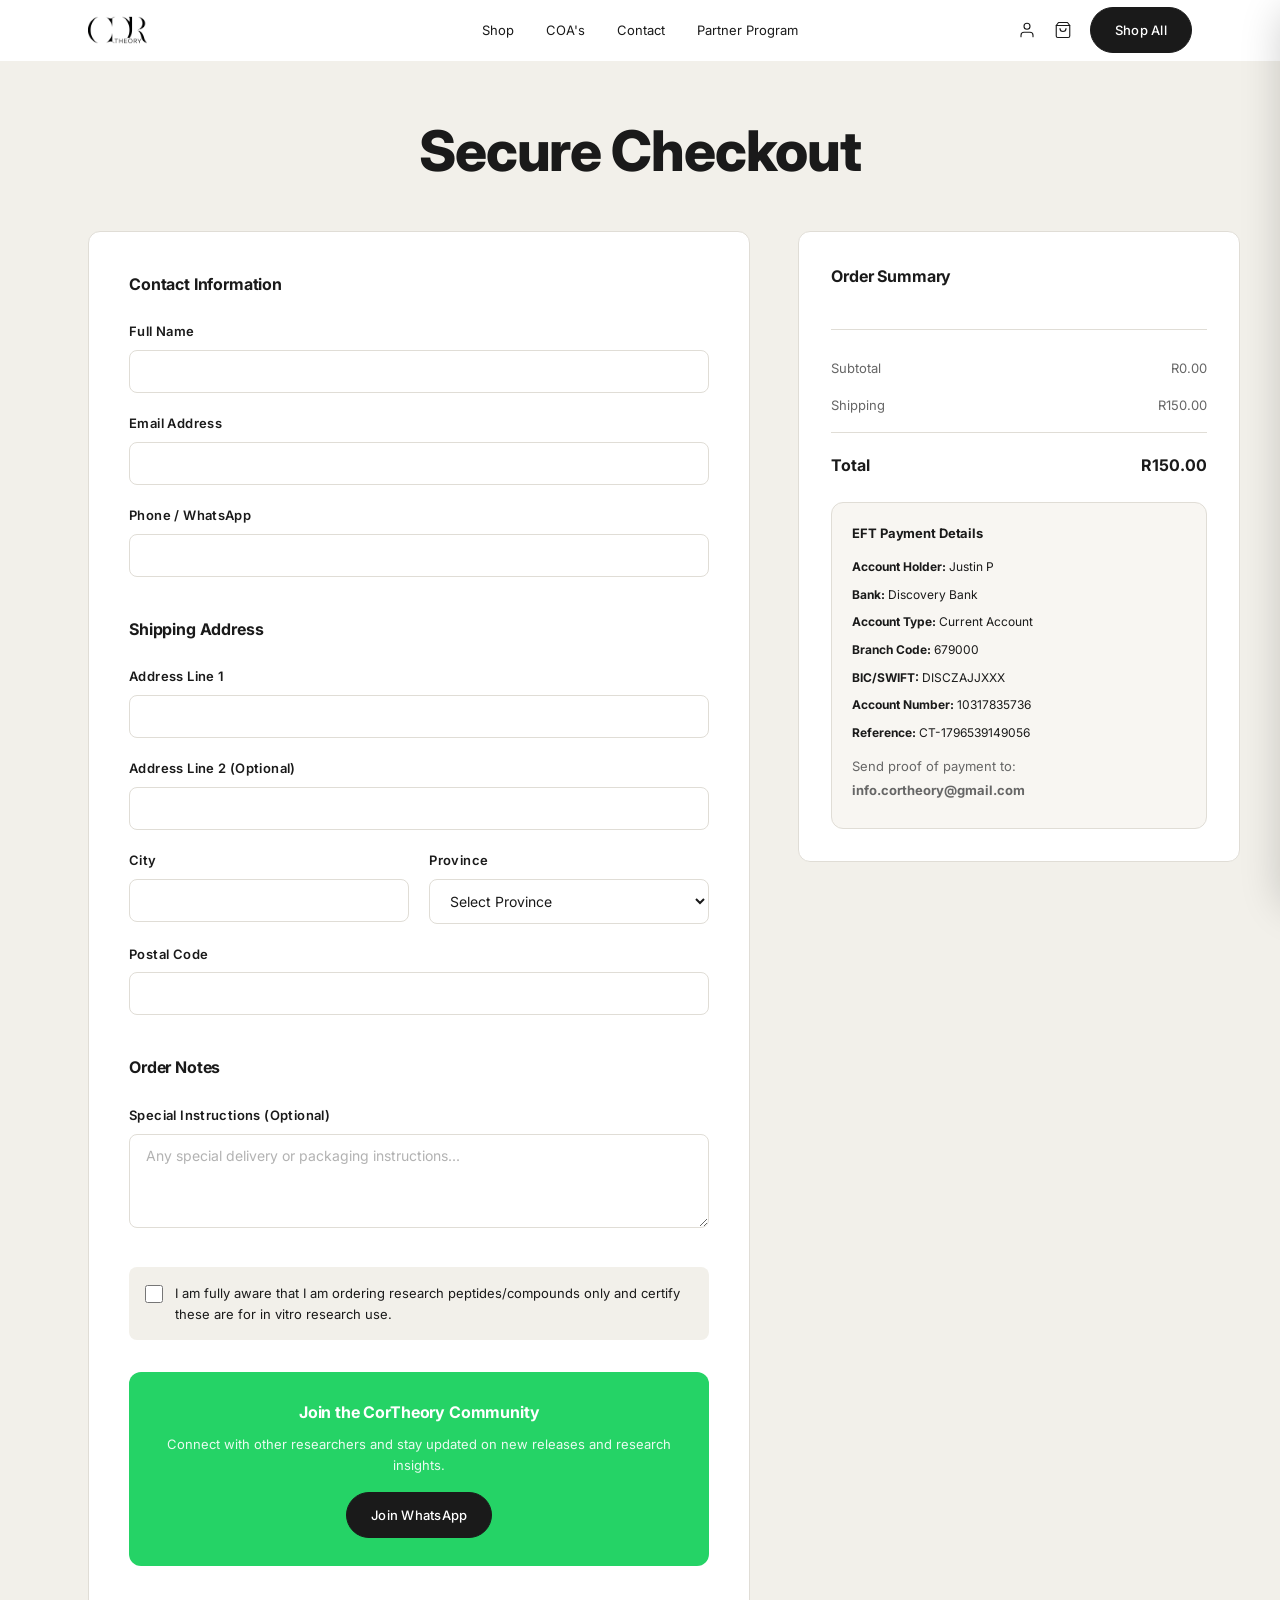
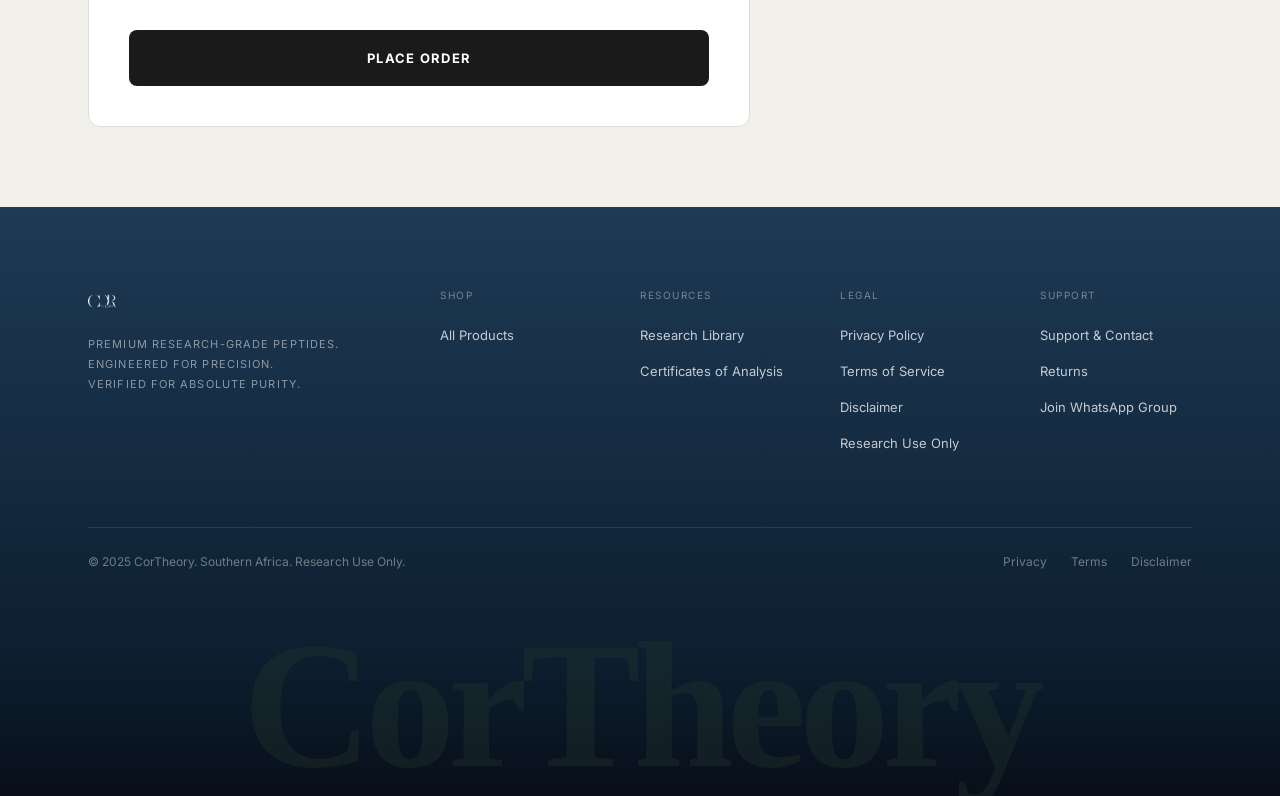
==== commit a7f244c7: "Major site improvements: brand-aligned forms, product links, checkout system - Updated form styling " ====
--- a/checkout.html
+++ b/checkout.html
@@ -3,13 +3,13 @@
 <head>
   <meta charset="UTF-8" />
   <meta name="viewport" content="width=device-width, initial-scale=1.0" />
-  <title>Checkout — CorTheory</title>
-  <meta name="description" content="Secure checkout for CorTheory peptides." />
+  <title>Checkout — CorTheory Research Peptides</title>
+  <meta name="description" content="Secure checkout for CorTheory research peptides." />
   <link rel="preconnect" href="https://fonts.googleapis.com" />
   <link rel="preconnect" href="https://fonts.gstatic.com" crossorigin />
   <link href="https://fonts.googleapis.com/css2?family=Inter:wght@300;400;500;600;700;800;900&display=swap" rel="stylesheet">
   <link rel="stylesheet" href="assets/css/style.css" />
-  <link rel="stylesheet" href="assets/css/work-with-us.css" />
+  <link rel="stylesheet" href="assets/css/cart.css" />
   <link rel="stylesheet" href="assets/css/checkout.css" />
 </head>
 <body>
@@ -21,20 +21,18 @@
       <img src="assets/images/logo-black.png" alt="CorTheory" />
     </a>
     <ul class="nav__links">
-      <li><a href="index.html#products">Shop</a></li>
+      <li><a href="shop.html">Shop</a></li>
       <li><a href="index.html#coas">COA's</a></li>
       <li><a href="index.html#contact">Contact</a></li>
-      <li><a href="work-with-us.html">Partner Program</a></li>
+      <li><a href="index.html#partners">Partner Program</a></li>
     </ul>
     <div class="nav__right">
-      <!-- Person icon -->
       <button class="nav__icon" aria-label="Account">
         <svg viewBox="0 0 24 24" fill="none" stroke="currentColor" stroke-width="1.5" stroke-linecap="round" stroke-linejoin="round">
           <path d="M20 21v-2a4 4 0 00-4-4H8a4 4 0 00-4 4v2"/>
           <circle cx="12" cy="7" r="4"/>
         </svg>
       </button>
-      <!-- Cart icon -->
       <button class="nav__icon" id="cartOpen" aria-label="Cart" data-cart>
         <svg viewBox="0 0 24 24" fill="none" stroke="currentColor" stroke-width="1.5" stroke-linecap="round" stroke-linejoin="round">
           <path d="M6 2L3 6v14a2 2 0 002 2h14a2 2 0 002-2V6l-3-4z"/>
@@ -42,7 +40,7 @@
           <path d="M16 10a4 4 0 01-8 0"/>
         </svg>
       </button>
-      <a href="index.html#products" class="btn btn-dark">Shop All</a>
+      <a href="shop.html" class="btn btn-dark">Shop All</a>
       <button class="nav__hamburger" id="hamburger" aria-label="Menu">
         <span></span><span></span><span></span>
       </button>
@@ -52,178 +50,140 @@
 
 <!-- Mobile nav -->
 <div class="nav__mobile" id="mobileNav">
-  <a href="index.html#products">Shop</a>
+  <a href="shop.html">Shop</a>
   <a href="index.html#coas">COA's</a>
   <a href="index.html#contact">Contact</a>
-  <a href="work-with-us.html">Partner Program</a>
-  <a href="index.html#products">Shop All</a>
+  <a href="index.html#partners">Partner Program</a>
 </div>
 
-<!-- ══ CHECKOUT PAGE ═════════════════════════════════════ -->
-<main class="checkout">
+<!-- ══ CHECKOUT SECTION ════════════════════════════════════════ -->
+<section class="checkout section">
   <div class="container">
-    <div class="checkout__header">
-      <h1 class="checkout__title">Complete Your Order</h1>
-      <p class="checkout__subtitle">Secure payment via EFT transfer</p>
-    </div>
-
-    <div class="checkout__wrapper">
-      <!-- LEFT COLUMN: FORM -->
+    <h1 class="checkout__title">Secure Checkout</h1>
+
+    <div class="checkout__layout">
+      <!-- Left Column: Forms -->
       <div class="checkout__left">
-
-        <!-- Contact Info Section -->
-        <section class="checkout__section">
-          <h2 class="checkout__section-title">Contact Information</h2>
-          <div class="checkout__form-group">
-            <label for="fullName" class="checkout__label">Full Name</label>
-            <input type="text" id="fullName" class="checkout__input" placeholder="Enter your full name" required />
-          </div>
-          <div class="checkout__form-group">
-            <label for="email" class="checkout__label">Email Address</label>
-            <input type="email" id="email" class="checkout__input" placeholder="Enter your email" required />
-          </div>
-          <div class="checkout__form-group">
-            <label for="phone" class="checkout__label">Phone / WhatsApp</label>
-            <input type="tel" id="phone" class="checkout__input" placeholder="+27 (0)..." required />
-          </div>
-        </section>
-
-        <!-- Shipping Address Section -->
-        <section class="checkout__section">
-          <h2 class="checkout__section-title">Shipping Address</h2>
-          <div class="checkout__form-group">
-            <label for="address1" class="checkout__label">Address Line 1</label>
-            <input type="text" id="address1" class="checkout__input" placeholder="Street address" required />
-          </div>
-          <div class="checkout__form-group">
-            <label for="address2" class="checkout__label">Address Line 2 <span class="checkout__optional">(optional)</span></label>
-            <input type="text" id="address2" class="checkout__input" placeholder="Apartment, suite, etc. (optional)" />
-          </div>
-          <div class="checkout__form-group">
-            <label for="city" class="checkout__label">City / Town</label>
-            <input type="text" id="city" class="checkout__input" placeholder="Your city" required />
-          </div>
-          <div class="checkout__form-group">
-            <label for="province" class="checkout__label">Province</label>
-            <select id="province" class="checkout__input" required>
-              <option value="">Select a province...</option>
-              <option value="Eastern Cape">Eastern Cape</option>
-              <option value="Free State">Free State</option>
-              <option value="Gauteng">Gauteng</option>
-              <option value="KwaZulu-Natal">KwaZulu-Natal</option>
-              <option value="Limpopo">Limpopo</option>
-              <option value="Mpumalanga">Mpumalanga</option>
-              <option value="Northern Cape">Northern Cape</option>
-              <option value="North West">North West</option>
-              <option value="Western Cape">Western Cape</option>
-            </select>
-          </div>
-          <div class="checkout__form-group">
-            <label for="postalCode" class="checkout__label">Postal Code</label>
-            <input type="text" id="postalCode" class="checkout__input" placeholder="Your postal code" required />
-          </div>
-        </section>
-
-        <!-- Order Notes Section -->
-        <section class="checkout__section">
-          <h2 class="checkout__section-title">Order Notes</h2>
-          <div class="checkout__form-group">
-            <label for="notes" class="checkout__label">Special Instructions <span class="checkout__optional">(optional)</span></label>
-            <textarea id="notes" class="checkout__textarea" placeholder="Any special instructions for your order..." rows="4"></textarea>
-          </div>
-        </section>
-
-        <!-- WhatsApp Community Card -->
-        <div class="checkout__whatsapp-card">
-          <h3 class="checkout__whatsapp-title">Join the CorTheory Community</h3>
-          <p class="checkout__whatsapp-text">Connect with fellow researchers, share insights, and get exclusive updates on new compounds and research.</p>
-          <a href="https://chat.whatsapp.com/JgqbexB6z4kGSysNtLB7HE?mode=gi_t" target="_blank" rel="noopener noreferrer" class="checkout__whatsapp-btn">
-            Join Our Group
-          </a>
+        <div class="checkout__form-block">
+          <h2 class="checkout__form-title">Contact Information</h2>
+          <form id="checkoutForm">
+            <div class="checkout__form-group">
+              <label for="fullName">Full Name</label>
+              <input type="text" id="fullName" name="fullName" required />
+            </div>
+            <div class="checkout__form-group">
+              <label for="email">Email Address</label>
+              <input type="email" id="email" name="email" required />
+            </div>
+            <div class="checkout__form-group">
+              <label for="phone">Phone / WhatsApp</label>
+              <input type="tel" id="phone" name="phone" required />
+            </div>
+
+            <h2 class="checkout__form-title" style="margin-top: 40px;">Shipping Address</h2>
+            <div class="checkout__form-group">
+              <label for="address1">Address Line 1</label>
+              <input type="text" id="address1" name="address1" required />
+            </div>
+            <div class="checkout__form-group">
+              <label for="address2">Address Line 2 (Optional)</label>
+              <input type="text" id="address2" name="address2" />
+            </div>
+            <div class="checkout__form-row">
+              <div class="checkout__form-group">
+                <label for="city">City</label>
+                <input type="text" id="city" name="city" required />
+              </div>
+              <div class="checkout__form-group">
+                <label for="province">Province</label>
+                <select id="province" name="province" required>
+                  <option value="">Select Province</option>
+                  <option value="Eastern Cape">Eastern Cape</option>
+                  <option value="Free State">Free State</option>
+                  <option value="Gauteng">Gauteng</option>
+                  <option value="KwaZulu-Natal">KwaZulu-Natal</option>
+                  <option value="Limpopo">Limpopo</option>
+                  <option value="Mpumalanga">Mpumalanga</option>
+                  <option value="Northern Cape">Northern Cape</option>
+                  <option value="North West">North West</option>
+                  <option value="Western Cape">Western Cape</option>
+                </select>
+              </div>
+            </div>
+            <div class="checkout__form-group">
+              <label for="postal">Postal Code</label>
+              <input type="text" id="postal" name="postal" required />
+            </div>
+
+            <h2 class="checkout__form-title" style="margin-top: 40px;">Order Notes</h2>
+            <div class="checkout__form-group">
+              <label for="notes">Special Instructions (Optional)</label>
+              <textarea id="notes" name="notes" rows="4" placeholder="Any special delivery or packaging instructions..."></textarea>
+            </div>
+
+            <div class="checkout__disclaimer-block">
+              <label class="checkout__checkbox">
+                <input type="checkbox" id="disclaimer" name="disclaimer" required />
+                <span>I am fully aware that I am ordering research peptides/compounds only and certify these are for in vitro research use.</span>
+              </label>
+            </div>
+
+            <div class="checkout__community-card">
+              <div class="checkout__community-text">
+                <h3>Join the CorTheory Community</h3>
+                <p>Connect with other researchers and stay updated on new releases and research insights.</p>
+              </div>
+              <a href="https://chat.whatsapp.com/JgqbexB6z4kGSysNtLB7HE?mode=gi_t" target="_blank" class="btn btn-dark" style="white-space: nowrap;">Join WhatsApp</a>
+            </div>
+
+            <button type="submit" class="checkout__place-order">Place Order</button>
+          </form>
         </div>
-
-        <!-- Place Order Button -->
-        <button id="placeOrderBtn" class="checkout__place-order-btn">
-          Place Order
-        </button>
-      </div>
-
-      <!-- RIGHT COLUMN: ORDER SUMMARY -->
+      </div>
+
+      <!-- Right Column: Order Summary (Sticky) -->
       <div class="checkout__right">
         <div class="checkout__summary">
           <h2 class="checkout__summary-title">Order Summary</h2>
 
-          <!-- Items List -->
-          <div class="checkout__summary-items" id="summaryItems">
-            <!-- Items will be populated by JavaScript -->
+          <div class="checkout__items" id="checkoutItems">
+            <!-- Populated by JavaScript -->
           </div>
 
-          <!-- Totals -->
-          <div class="checkout__summary-totals">
-            <div class="checkout__summary-row">
+          <div class="checkout__pricing">
+            <div class="checkout__pricing-row">
               <span>Subtotal</span>
-              <span id="summarySubtotal">R 0.00</span>
-            </div>
-            <div class="checkout__summary-row">
+              <span id="summarySubtotal">R0.00</span>
+            </div>
+            <div class="checkout__pricing-row">
               <span>Shipping</span>
-              <span id="summaryShipping">R 150.00</span>
-            </div>
-            <div class="checkout__summary-row checkout__summary-row--total">
+              <span id="summaryShipping">R150.00</span>
+            </div>
+            <div class="checkout__pricing-divider"></div>
+            <div class="checkout__pricing-total">
               <span>Total</span>
-              <span id="summaryTotal">R 150.00</span>
+              <span id="summaryTotal">R150.00</span>
             </div>
           </div>
 
-          <!-- EFT Payment Details -->
-          <div class="checkout__eft-card">
-            <h3 class="checkout__eft-title">EFT Payment Details</h3>
-            <div class="checkout__eft-detail">
-              <span class="checkout__eft-label">Bank</span>
-              <span class="checkout__eft-value" id="eftBank">Standard Bank</span>
-            </div>
-            <div class="checkout__eft-detail">
-              <span class="checkout__eft-label">Account Name</span>
-              <span class="checkout__eft-value">CorTheory</span>
-            </div>
-            <div class="checkout__eft-detail">
-              <span class="checkout__eft-label">Account Number</span>
-              <span class="checkout__eft-value" id="eftAccount">071502041</span>
-            </div>
-            <div class="checkout__eft-detail">
-              <span class="checkout__eft-label">Branch Code</span>
-              <span class="checkout__eft-value" id="eftBranch">051001</span>
-            </div>
-            <div class="checkout__eft-detail">
-              <span class="checkout__eft-label">Reference</span>
-              <span class="checkout__eft-value" id="eftReference">CT-[Order ID]</span>
+          <div class="checkout__payment">
+            <h3 class="checkout__payment-title">EFT Payment Details</h3>
+            <div class="checkout__payment-info">
+              <p><strong>Account Holder:</strong> Justin P</p>
+              <p><strong>Bank:</strong> Discovery Bank</p>
+              <p><strong>Account Type:</strong> Current Account</p>
+              <p><strong>Branch Code:</strong> 679000</p>
+              <p><strong>BIC/SWIFT:</strong> DISCZAJJXXX</p>
+              <p style="word-break: break-all;"><strong>Account Number:</strong> 10317835736</p>
+              <p><strong>Reference:</strong> <span id="orderRef">Order Number</span></p>
+              <p style="margin-top: 12px; font-size: 13px; color: var(--muted);">Send proof of payment to: <strong>info.cortheory@gmail.com</strong></p>
             </div>
           </div>
-
-          <p class="checkout__eft-note">Please use your order ID as payment reference. Order will be dispatched within 2-3 business days of payment confirmation.</p>
         </div>
       </div>
     </div>
   </div>
-</main>
-
-<!-- Success Modal -->
-<div class="checkout__modal" id="successModal" style="display: none;">
-  <div class="checkout__modal-content">
-    <div class="checkout__modal-close" id="modalClose">&times;</div>
-    <div class="checkout__modal-icon">
-      <svg viewBox="0 0 24 24" fill="none" stroke="currentColor" stroke-width="2" stroke-linecap="round" stroke-linejoin="round">
-        <polyline points="20 6 9 17 4 12"></polyline>
-      </svg>
-    </div>
-    <h2 class="checkout__modal-title">Order Confirmed!</h2>
-    <p class="checkout__modal-text">Your order has been received and is awaiting payment confirmation.</p>
-    <div class="checkout__modal-order-id">
-      Order ID: <strong id="modalOrderId"></strong>
-    </div>
-    <p class="checkout__modal-instructions">Use the order ID above as your payment reference when making the EFT transfer. You'll receive a confirmation email once payment is received.</p>
-    <a href="index.html" class="checkout__modal-btn">Continue Shopping</a>
-  </div>
-</div>
+</section>
 
 <!-- ══ FOOTER ════════════════════════════════════════════════ -->
 <footer class="footer" id="contact">
@@ -240,17 +200,12 @@
       <div>
         <p class="footer__col-head">Shop</p>
         <ul class="footer__links">
-          <li><a href="index.html#products">All Products</a></li>
-          <li><a href="index.html#products">AOD</a></li>
-          <li><a href="index.html#products">BPC-157</a></li>
-          <li><a href="index.html#products">MOTS-C</a></li>
-          <li><a href="index.html#products">RETA</a></li>
-          <li><a href="index.html#products">TB-500</a></li>
+          <li><a href="shop.html">All Products</a></li>
         </ul>
       </div>
       <div>
         <p class="footer__col-head">Resources</p>
-        <ul class="footer__links" id="coas">
+        <ul class="footer__links">
           <li><a href="#">Research Library</a></li>
           <li><a href="#">Certificates of Analysis</a></li>
         </ul>
@@ -265,10 +220,11 @@
         </ul>
       </div>
       <div>
-        <p class="footer__col-head" id="partners">Support</p>
+        <p class="footer__col-head">Support</p>
         <ul class="footer__links">
           <li><a href="#">Support &amp; Contact</a></li>
           <li><a href="#">Returns</a></li>
+          <li><a href="https://chat.whatsapp.com/JgqbexB6z4kGSysNtLB7HE?mode=gi_t" target="_blank">Join WhatsApp Group</a></li>
         </ul>
       </div>
     </div>
@@ -281,85 +237,73 @@
       </div>
     </div>
   </div>
+
   <div class="footer__watermark">
     <div style="font-size: 180px; font-weight: 900; color: #2A3D2E; opacity: 0.3; text-align: center; overflow: hidden; line-height: 1; font-family: 'Playfair Display', Georgia, serif; letter-spacing: -0.04em; user-select: none; pointer-events: none;">CorTheory</div>
   </div>
 </footer>
 
 <!-- ══ CART DRAWER ═══════════════════════════════════════════ -->
-<div class="overlay" id="overlay"></div>
-<div class="cart-drawer" id="cartDrawer">
-  <div class="cart-drawer__head">
-    <h2 class="cart-drawer__title">Your Cart</h2>
-    <button class="cart-drawer__close" id="cartClose" aria-label="Close">
-      <svg viewBox="0 0 24 24" fill="none" stroke="currentColor" stroke-width="1.5" stroke-linecap="round">
-        <line x1="18" y1="6" x2="6" y2="18"/><line x1="6" y1="6" x2="18" y2="18"/>
+<div class="cart-overlay" id="cartOverlay"></div>
+<div class="cart-panel" id="cartPanel">
+  <div class="cart-header">
+    <div class="cart-header__left">
+      <svg class="cart-header__icon" viewBox="0 0 24 24" fill="currentColor">
+        <path d="M6 2L3 6v14a2 2 0 002 2h14a2 2 0 002-2V6l-3-4z"/>
       </svg>
-    </button>
-  </div>
-  <div class="cart-drawer__body">
-    <!-- Shipping progress bar -->
-    <div class="cart-drawer__shipping-progress">
-      <div class="cart-drawer__progress-label">FREE SHIPPING OVER R1500</div>
-      <div class="cart-drawer__progress-bar">
-        <div class="cart-drawer__progress-fill" id="progressFill" style="width: 0%"></div>
-      </div>
-      <div class="cart-drawer__progress-text" id="progressText">R1500 away</div>
-    </div>
-
-    <!-- Cart items list -->
-    <div class="cart-drawer__items" id="cartItems">
-      <div class="cart-empty">
-        <svg class="cart-empty__icon" viewBox="0 0 40 40" fill="none" stroke="#1a1a1a" stroke-width="1.5" stroke-linecap="round" stroke-linejoin="round">
-          <path d="M10 3.5L5 10v23.5a3.5 3.5 0 003.5 3.5h23a3.5 3.5 0 003.5-3.5V10l-5-6.5z"/>
-          <line x1="5" y1="10" x2="35" y2="10"/>
-          <path d="M26.5 17a6.5 6.5 0 01-13 0"/>
-        </svg>
-        <p>Your cart is empty. Add compounds from the catalog to begin your research.</p>
-      </div>
-    </div>
-
-    <!-- Recommendations section -->
-    <div class="cart-drawer__recommendations-section" id="recommendationsSection" style="display: none;">
-      <div class="cart-drawer__divider"></div>
-      <h3 class="cart-drawer__recommendations-title">ADD TO YOUR RESEARCH</h3>
-      <div class="cart-drawer__recommendations" id="cartRecommendations"></div>
-    </div>
-
-    <!-- Totals section -->
-    <div class="cart-drawer__totals-section" id="totalsSection" style="display: none;">
-      <div class="cart-drawer__divider"></div>
-      <div class="cart-drawer__totals">
-        <div class="cart-drawer__total-row">
-          <span>Subtotal</span>
-          <span id="subtotalValue">R 0.00</span>
-        </div>
-        <div class="cart-drawer__total-row">
-          <span>Shipping</span>
-          <span id="shippingValue">R 150.00</span>
-        </div>
-        <div class="cart-drawer__total-row cart-drawer__total-row--total">
-          <span>Total</span>
-          <span id="totalValue">R 150.00</span>
-        </div>
-      </div>
-
-      <a href="checkout.html" class="cart-drawer__checkout-btn">
-        <svg viewBox="0 0 24 24" fill="none" stroke="currentColor" stroke-width="2" stroke-linecap="round" stroke-linejoin="round">
-          <rect x="3" y="11" width="18" height="11" rx="2" ry="2"></rect>
-          <path d="M7 11V7a4 4 0 0 1 4-4h2a4 4 0 0 1 4 4v4"></path>
-        </svg>
-        SECURE CHECKOUT
-      </a>
-
-      <p class="cart-drawer__terms">
-        By placing your order you agree to our <a href="#">Terms of Service</a>. Payment via EFT. Order confirmed on receipt of payment.
-      </p>
-    </div>
+      <h2 class="cart-header__title">YOUR CART</h2>
+    </div>
+    <span class="cart-badge" id="cartBadge">0</span>
+    <button class="cart-close" id="cartClose" aria-label="Close cart">×</button>
+  </div>
+
+  <div class="cart-shipping">
+    <div class="cart-shipping__info">
+      <span class="cart-shipping__label">FREE SHIPPING OVER R1500</span>
+      <span class="cart-shipping__amount" id="shippingAmount">R1500 away</span>
+    </div>
+    <div class="cart-shipping__bar">
+      <div class="cart-shipping__fill" id="shippingFill"></div>
+    </div>
+  </div>
+
+  <div class="cart-items" id="cartItems"></div>
+
+  <div class="cart-checkout" id="checkoutCard" style="display: none;">
+    <div class="cart-checkout__row">
+      <span>Subtotal</span>
+      <span id="subtotalPrice">R0.00</span>
+    </div>
+    <div class="cart-checkout__row">
+      <span>Shipping</span>
+      <span id="shippingPrice">R150.00</span>
+    </div>
+    <div class="cart-checkout__divider"></div>
+    <div class="cart-checkout__total">
+      <span>Total</span>
+      <div>
+        <span class="cart-checkout__total-amount" id="totalPrice">R150.00</span>
+        <span class="cart-checkout__currency">ZAR</span>
+      </div>
+    </div>
+
+    <a href="checkout.html" class="cart-checkout__btn">
+      <svg viewBox="0 0 24 24" fill="none" stroke="currentColor" stroke-width="2">
+        <rect x="3" y="11" width="18" height="11" rx="2" ry="2"></rect>
+        <path d="M7 11V7a4 4 0 0 1 4-4h2a4 4 0 0 1 4 4v4"></path>
+      </svg>
+      PROCEED TO CHECKOUT
+    </a>
+
+    <p class="cart-checkout__disclaimer">
+      By checking out, you agree to our Terms of Service.<br>
+      Research Use Only.
+    </p>
   </div>
 </div>
 
 <script src="assets/js/main.js"></script>
+<script src="assets/js/cart.js"></script>
 <script src="assets/js/checkout.js"></script>
 </body>
 </html>
--- a/assets/css/style.css
+++ b/assets/css/style.css
@@ -45,8 +45,8 @@
 .section-link { font-size: 13px; color: var(--muted); text-decoration: underline; text-underline-offset: 3px; white-space: nowrap; margin-bottom: 8px; }
 
 /* ── NAV ──────────────────────────────────────────────── */
-.nav { position: sticky; top: 0; z-index: 100; background: var(--cream); border-bottom: 1px solid transparent; transition: border-color 0.3s, box-shadow 0.3s; }
-.nav.scrolled { background: rgba(50, 60, 70, 0.75); backdrop-filter: blur(10px); border-radius: 16px; margin: 12px 24px 0; border: 1px solid rgba(255, 255, 255, 0.1); box-shadow: 0 8px 32px rgba(0, 0, 0, 0.2); }
+.nav { position: sticky; top: 0; z-index: 100; background: #ffffff; border-bottom: 1px solid transparent; transition: all 0.3s ease; }
+.nav.scrolled { position: fixed; top: 12px; left: 24px; right: 24px; background: rgba(50, 60, 70, 0.75); backdrop-filter: blur(10px); border-radius: 16px; border: 1px solid rgba(255, 255, 255, 0.1); box-shadow: 0 8px 32px rgba(0, 0, 0, 0.2); width: calc(100% - 48px); }
 .nav__inner { max-width: 1200px; margin: 0 auto; padding: 0 48px; height: 60px; display: grid; grid-template-columns: 1fr auto 1fr; align-items: center; gap: 40px; }
 .nav__logo img { height: 28px; width: auto; }
 .nav__links { display: flex; gap: 32px; justify-self: center; }
@@ -57,7 +57,7 @@
 .nav__icon svg { width: 18px; height: 18px; }
 .nav__hamburger { display: none; flex-direction: column; gap: 5px; }
 .nav__hamburger span { display: block; width: 22px; height: 1.5px; background: var(--dark); }
-.nav__mobile { display: none; flex-direction: column; background: var(--cream); border-bottom: 1px solid var(--border); padding: 24px 48px; gap: 20px; }
+.nav__mobile { display: none; flex-direction: column; background: #ffffff; border-bottom: 1px solid var(--border); padding: 24px 48px; gap: 20px; }
 .nav__mobile a { font-size: 15px; color: var(--dark); }
 .nav__mobile.open { display: flex; }
 
@@ -74,7 +74,7 @@
 .hero__actions { display: flex; gap: 12px; flex-wrap: wrap; }
 
 /* ── CATEGORIES ───────────────────────────────────────── */
-.categories { padding: 80px 0; background: var(--cream); }
+.categories { padding: 80px 0; background: #ffffff; }
 .categories__grid { display: grid; grid-template-columns: 1fr 1fr; grid-template-rows: auto auto; gap: 12px; }
 .categories__grid .cat-card:nth-child(3),
 .categories__grid .cat-card:nth-child(4),
@@ -102,13 +102,15 @@
 .cat-card--muscle { background: #8B4513; }
 
 /* ── PRODUCTS ─────────────────────────────────────────── */
-.products { padding: 100px 0; background: var(--cream); }
+.products { padding: 100px 0; background: #ffffff; position: relative; }
+.products::after { content: '→'; position: absolute; right: 48px; top: 50%; transform: translateY(-50%); font-size: 32px; color: rgba(26,26,26,0.3); font-weight: 800; animation: bounce 2s infinite; pointer-events: none; }
+@keyframes bounce { 0%, 100% { transform: translateY(-50%) translateX(0); } 50% { transform: translateY(-50%) translateX(8px); } }
 .products__layout { display: grid; grid-template-columns: 1fr 1fr; gap: 60px; margin-bottom: 60px; align-items: start; }
 .products__intro-body { font-size: 14px; color: var(--muted); line-height: 1.7; }
-.products__row { display: flex; gap: 20px; overflow-x: auto; padding-bottom: 16px; scroll-snap-type: x mandatory; -ms-overflow-style: none; scrollbar-width: none; }
-.products__row::-webkit-scrollbar { display: none; }
-
-.product-card { flex: 0 0 280px; border-radius: 20px; overflow: hidden; border: 1px solid rgba(0,0,0,0.07); scroll-snap-align: start; transition: transform 0.2s, box-shadow 0.2s; display: flex; flex-direction: column; }
+.products__row { display: flex; gap: 20px; overflow-x: auto; overflow-y: hidden; -webkit-overflow-scrolling: touch; scroll-behavior: smooth; padding-bottom: 12px; width: 100%; }
+.products__row--grid { display: grid; grid-template-columns: repeat(3, 1fr); gap: 24px; overflow: visible; padding-bottom: 0; }
+
+.product-card { border-radius: 20px; overflow: hidden; border: 1px solid rgba(0,0,0,0.07); transition: transform 0.2s, box-shadow 0.2s; display: flex; flex-direction: column; }
 .product-card:hover { transform: translateY(-4px); box-shadow: 0 16px 48px rgba(0,0,0,0.1); }
 .product-card__top { padding: 20px 20px 0; }
 .product-card__name { font-family: 'Inter', sans-serif; font-size: 32px; font-weight: 800; color: var(--dark); letter-spacing: -0.02em; line-height: 1.05; margin-bottom: 4px; }
@@ -123,14 +125,62 @@
 .product-card__btn:hover { background: #f0ede6; }
 .product-card__btn svg { width: 15px; height: 15px; flex-shrink: 0; }
 
+/* ── SHOP FILTERS ─────────────────────────────────────── */
+.shop__filters { display: flex; gap: 12px; flex-wrap: wrap; margin-bottom: 48px; padding: 0 20px; }
+.shop__filter-btn { padding: 10px 16px; border: 1px solid var(--border); border-radius: 100px; font-size: 12px; font-weight: 500; letter-spacing: 0.05em; text-transform: uppercase; color: var(--muted); background: transparent; transition: all 0.2s; cursor: pointer; }
+.shop__filter-btn:hover { border-color: var(--dark); color: var(--dark); }
+.shop__filter-btn.active { background: var(--dark); color: #fff; border-color: var(--dark); }
+
+/* ── PARTNER SECTION ──────────────────────────────────── */
+.partner-section { padding: 100px 0; background: #ffffff; }
+.partner-content { text-align: left; max-width: 100%; display: flex; flex-direction: column; gap: 32px; }
+.partner-title { font-family: 'Inter', sans-serif; font-size: clamp(48px, 5.5vw, 72px); font-weight: 800; line-height: 1.05; color: var(--dark); letter-spacing: -0.03em; }
+.partner-subtitle { font-size: 16px; color: var(--muted); line-height: 1.7; max-width: 700px; }
+
+/* ── CONTACT MODAL ────────────────────────────────────── */
+.contact-modal-overlay { position: fixed; inset: 0; background: rgba(0,0,0,0.6); backdrop-filter: blur(4px); z-index: 500; opacity: 0; pointer-events: none; visibility: hidden; transition: opacity 0.3s, visibility 0.3s; }
+.contact-modal-overlay.open { opacity: 1; pointer-events: all; visibility: visible; }
+.contact-modal { position: fixed; top: 50%; left: 50%; transform: translate(-50%, -50%) scale(0.95); background: #fff; border-radius: 24px; z-index: 510; width: 90%; max-width: 540px; padding: 56px 48px; box-shadow: 0 25px 80px rgba(0,0,0,0.25); opacity: 0; pointer-events: none; visibility: hidden; transition: all 0.3s ease; }
+.contact-modal.open { opacity: 1; pointer-events: all; visibility: visible; transform: translate(-50%, -50%) scale(1); }
+.contact-modal__close { position: absolute; top: 24px; right: 24px; width: 40px; height: 40px; font-size: 28px; color: var(--muted); background: transparent; border: none; cursor: pointer; display: flex; align-items: center; justify-content: center; transition: color 0.2s; }
+.contact-modal__close:hover { color: var(--dark); }
+.contact-modal__title { font-family: 'Inter', sans-serif; font-size: 36px; font-weight: 800; margin-bottom: 16px; letter-spacing: -0.02em; color: var(--dark); }
+.contact-modal__subtitle { font-size: 15px; color: var(--muted); margin-bottom: 40px; line-height: 1.7; }
+.contact-form__group { margin-bottom: 24px; }
+.contact-form__group label { display: block; font-size: 12px; font-weight: 600; letter-spacing: 0.05em; text-transform: uppercase; color: var(--muted); margin-bottom: 10px; }
+.contact-form__group input, .contact-form__group textarea { width: 100%; padding: 14px 18px; border: 1.5px solid var(--border); border-radius: 12px; font-size: 15px; font-family: inherit; background: #ffffff; color: var(--dark); transition: all 0.2s ease; }
+.contact-form__group input::placeholder, .contact-form__group textarea::placeholder { color: rgba(102, 102, 102, 0.5); }
+.contact-form__group input:focus, .contact-form__group textarea:focus { outline: none; border-color: var(--dark); background: #fafaf8; box-shadow: 0 0 0 3px rgba(26, 26, 26, 0.05); }
+.contact-form__btn { width: 100%; padding: 16px 24px; margin-top: 12px; font-weight: 600; letter-spacing: 0.05em; }
+
+/* ── FOOTER PARTNER SECTION ───────────────────────────── */
+.footer__partner { padding-top: 80px; padding-bottom: 80px; border-top: 1px solid rgba(255,255,255,0.15); margin-top: 80px; }
+.footer__partner-title { font-family: 'Inter', sans-serif; font-size: 32px; font-weight: 800; margin-bottom: 16px; letter-spacing: -0.02em; color: #fff; }
+.footer__partner-subtitle { font-size: 15px; color: rgba(255,255,255,0.8); margin-bottom: 40px; line-height: 1.7; max-width: 600px; }
+.footer__partner-form { display: grid; grid-template-columns: 1fr 1fr 1fr auto; gap: 18px; align-items: flex-end; }
+.footer__partner-group { display: flex; flex-direction: column; }
+.footer__partner-group input { width: 100%; padding: 14px 18px; border: 1.5px solid rgba(255,255,255,0.25); border-radius: 12px; font-size: 15px; font-family: inherit; background: rgba(255,255,255,0.08); color: #fff; transition: all 0.2s ease; backdrop-filter: blur(10px); }
+.footer__partner-group input::placeholder { color: rgba(255,255,255,0.5); }
+.footer__partner-group input:focus { outline: none; background: rgba(255,255,255,0.15); border-color: rgba(255,255,255,0.5); box-shadow: 0 0 0 3px rgba(255,255,255,0.08); }
+.footer__partner-form .btn { white-space: nowrap; font-weight: 600; letter-spacing: 0.05em; }
+
+@media (max-width: 900px) {
+  .footer__partner-form { grid-template-columns: 1fr 1fr; }
+}
+
+@media (max-width: 600px) {
+  .footer__partner-form { grid-template-columns: 1fr; }
+  .footer__partner-form .btn { width: 100%; }
+}
+
 /* ── PURITY ───────────────────────────────────────────── */
 .purity-hero { width: 100%; overflow: hidden; }
 
 .purity-hero__image { width: 100%; height: auto; display: block; }
 
-.purity { padding: 80px 72px; background: var(--cream); }
-
-.purity__content-wrap { max-width: 600px; }
+.purity { padding: 80px 72px; background: #ffffff; }
+
+.purity__content-wrap { max-width: 100%; width: 100%; }
 
 .purity__content {
   display: flex;
@@ -169,7 +219,7 @@
 .purity__actions { display: flex; gap: 12px; }
 
 /* ── QUALITY ──────────────────────────────────────────── */
-.quality { background: var(--cream); padding: 100px 0; }
+.quality { background: #ffffff; padding: 100px 0; }
 .quality__heading { font-family: 'Inter', sans-serif; font-size: clamp(52px, 5.5vw, 80px); font-weight: 800; line-height: 1.05; max-width: 700px; margin-bottom: 60px; letter-spacing: -0.03em; }
 .quality__layout { display: grid; grid-template-columns: 1fr 1fr; gap: 80px; align-items: start; }
 .quality__tabs-nav { display: flex; gap: 0; border-bottom: 1px solid var(--border); margin-bottom: 40px; }
@@ -187,7 +237,7 @@
 .quality__purity-badge { position: absolute; bottom: 24px; right: 24px; background: var(--dark); color: #fff; font-size: 11px; font-weight: 500; padding: 10px 16px; border-radius: 8px; line-height: 1.4; text-align: center; }
 
 /* ── FAQ ──────────────────────────────────────────────── */
-.faq { background: var(--cream); padding: 100px 0; }
+.faq { background: #ffffff; padding: 100px 0; }
 .faq__layout { display: grid; grid-template-columns: 1fr 1fr; gap: 80px; }
 .faq__heading { font-family: 'Inter', sans-serif; font-size: clamp(52px, 5.5vw, 80px); font-weight: 800; line-height: 1.05; margin-bottom: 48px; letter-spacing: -0.03em; }
 .faq__item { border-bottom: 1px solid var(--border); }
@@ -267,6 +317,7 @@
   .cat-card:nth-child(4),
   .cat-card:nth-child(5) { grid-column: span 1; }
   .products__layout { grid-template-columns: 1fr; gap: 20px; }
+  .products__row--grid { grid-template-columns: repeat(2, 1fr); gap: 20px; }
   .purity__grid { grid-template-columns: 1fr; }
   .purity__image-side { min-height: 320px; }
   .purity__content { padding: 48px 32px; }
@@ -283,6 +334,7 @@
   .hero__title { font-size: 40px; }
   .categories__grid { grid-template-columns: 1fr; }
   .cat-card:nth-child(n) { grid-column: span 1; }
+  .products__row--grid { grid-template-columns: 1fr; }
   .footer__top { grid-template-columns: 1fr; }
   .cart-drawer { width: 100%; }
   .faq__cats { grid-template-columns: 1fr; }
--- a/assets/css/cart.css
+++ b/assets/css/cart.css
@@ -0,0 +1,421 @@
+/* ══════════════════════════════════════════════════════════════════════════════
+   SHOPPING CART - PROFESSIONAL FROSTED GLASS DESIGN
+   ══════════════════════════════════════════════════════════════════════════════ */
+
+/* Overlay */
+.cart-overlay {
+  position: fixed;
+  inset: 0;
+  background: rgba(0, 0, 0, 0.4);
+  backdrop-filter: blur(4px);
+  opacity: 0;
+  pointer-events: none;
+  transition: opacity 0.3s ease;
+  z-index: 998;
+}
+
+.cart-overlay.open {
+  opacity: 1;
+  pointer-events: auto;
+}
+
+/* Main Panel - Frosted Glass */
+.cart-panel {
+  position: fixed;
+  right: 0;
+  top: 0;
+  bottom: 0;
+  width: 440px;
+  background: rgba(230, 228, 225, 0.88);
+  backdrop-filter: blur(24px);
+  border-radius: 20px;
+  box-shadow: 0 8px 40px rgba(0, 0, 0, 0.18);
+  display: flex;
+  flex-direction: column;
+  transform: translateX(100%);
+  transition: transform 0.3s ease;
+  z-index: 999;
+  overflow: hidden;
+}
+
+.cart-panel.open {
+  transform: translateX(0);
+}
+
+/* Header */
+.cart-header {
+  display: flex;
+  align-items: center;
+  gap: 12px;
+  padding: 20px 24px;
+  border-bottom: 1px solid rgba(0, 0, 0, 0.08);
+}
+
+.cart-header__left {
+  display: flex;
+  align-items: center;
+  gap: 12px;
+  flex: 1;
+}
+
+.cart-header__icon {
+  width: 20px;
+  height: 20px;
+  color: #111111;
+  flex-shrink: 0;
+}
+
+.cart-header__title {
+  font-family: 'Inter', sans-serif;
+  font-size: 13px;
+  font-weight: 900;
+  letter-spacing: 0.08em;
+  text-transform: uppercase;
+  margin: 0;
+  color: #111111;
+}
+
+.cart-badge {
+  background: #e0e0e0;
+  color: #111111;
+  width: 24px;
+  height: 24px;
+  border-radius: 999px;
+  display: flex;
+  align-items: center;
+  justify-content: center;
+  font-size: 11px;
+  font-weight: 700;
+  flex-shrink: 0;
+}
+
+.cart-close {
+  width: 44px;
+  height: 44px;
+  background: rgba(0, 0, 0, 0.06);
+  border: none;
+  border-radius: 999px;
+  color: #999;
+  font-size: 24px;
+  cursor: pointer;
+  transition: background 0.2s;
+  flex-shrink: 0;
+  display: flex;
+  align-items: center;
+  justify-content: center;
+  line-height: 1;
+}
+
+.cart-close:hover {
+  background: rgba(0, 0, 0, 0.12);
+}
+
+/* Shipping Bar */
+.cart-shipping {
+  padding: 16px 24px;
+  border-bottom: 1px solid rgba(0, 0, 0, 0.06);
+}
+
+.cart-shipping__info {
+  display: flex;
+  justify-content: space-between;
+  align-items: center;
+  margin-bottom: 8px;
+}
+
+.cart-shipping__label {
+  font-size: 11px;
+  font-weight: 700;
+  text-transform: uppercase;
+  letter-spacing: 0.08em;
+  color: #666;
+}
+
+.cart-shipping__amount {
+  font-size: 13px;
+  font-weight: 700;
+  color: #2d9d78;
+}
+
+.cart-shipping__bar {
+  width: 100%;
+  height: 4px;
+  background: #ddd;
+  border-radius: 999px;
+  overflow: hidden;
+}
+
+.cart-shipping__fill {
+  height: 100%;
+  background: #111111;
+  transition: width 0.3s ease;
+}
+
+/* Items Container (scrollable) */
+.cart-items {
+  flex: 1;
+  overflow-y: auto;
+  padding: 16px 0;
+}
+
+/* Individual Item */
+.cart-item {
+  display: grid;
+  grid-template-columns: 100px 1fr 20px;
+  gap: 16px;
+  align-items: start;
+  padding: 16px 24px;
+  border-bottom: 1px solid rgba(0, 0, 0, 0.06);
+  position: relative;
+}
+
+.cart-item__image {
+  width: 100px;
+  height: 100px;
+  background: white;
+  border-radius: 12px;
+  object-fit: cover;
+  box-shadow: 0 2px 8px rgba(0, 0, 0, 0.08);
+}
+
+.cart-item__content {
+  display: flex;
+  flex-direction: column;
+  gap: 8px;
+}
+
+.cart-item__name {
+  font-size: 16px;
+  font-weight: 700;
+  color: #111111;
+}
+
+.cart-item__variant {
+  font-size: 12px;
+  color: #999;
+}
+
+.cart-item__stepper {
+  display: flex;
+  align-items: center;
+  gap: 0;
+  width: 110px;
+  height: 36px;
+  border: 1px solid #e0e0e0;
+  border-radius: 999px;
+  background: white;
+  margin-top: 4px;
+}
+
+.cart-item__stepper-btn {
+  flex: 0 0 36px;
+  height: 36px;
+  border: none;
+  background: none;
+  color: #111111;
+  font-size: 16px;
+  font-weight: 600;
+  cursor: pointer;
+  display: flex;
+  align-items: center;
+  justify-content: center;
+  transition: background 0.2s;
+}
+
+.cart-item__stepper-btn:hover {
+  background: #f5f5f5;
+}
+
+.cart-item__qty {
+  flex: 1;
+  text-align: center;
+  border: none;
+  background: none;
+  font-size: 14px;
+  font-weight: 600;
+  color: #111111;
+  cursor: default;
+}
+
+.cart-item__price {
+  position: absolute;
+  right: 24px;
+  top: 16px;
+  font-size: 18px;
+  font-weight: 700;
+  color: #111111;
+}
+
+.cart-item__remove {
+  position: absolute;
+  right: 24px;
+  top: 16px;
+  width: 20px;
+  height: 20px;
+  background: none;
+  border: none;
+  color: #ccc;
+  font-size: 18px;
+  cursor: pointer;
+  opacity: 0;
+  transition: opacity 0.2s, color 0.2s;
+}
+
+.cart-item:hover .cart-item__remove {
+  opacity: 1;
+}
+
+.cart-item__remove:hover {
+  color: #999;
+}
+
+/* Empty State */
+.cart-empty {
+  display: flex;
+  flex-direction: column;
+  align-items: center;
+  justify-content: center;
+  padding: 60px 24px;
+  text-align: center;
+  gap: 12px;
+}
+
+.cart-empty__icon {
+  width: 48px;
+  height: 48px;
+  opacity: 0.2;
+  color: #111111;
+}
+
+.cart-empty__text {
+  font-size: 14px;
+  color: #999;
+  margin: 0;
+}
+
+/* Checkout Card - White Solid */
+.cart-checkout {
+  background: #ffffff;
+  border-radius: 20px 20px 20px 20px;
+  box-shadow: 0 -4px 24px rgba(0, 0, 0, 0.08);
+  padding: 24px;
+  margin-top: -20px;
+  position: relative;
+  z-index: 10;
+}
+
+.cart-checkout__row {
+  display: flex;
+  justify-content: space-between;
+  align-items: center;
+  font-size: 14px;
+  color: #666;
+  padding: 8px 0;
+  font-weight: 500;
+}
+
+.cart-checkout__divider {
+  height: 1px;
+  background: #e0e0e0;
+  margin: 12px 0;
+}
+
+.cart-checkout__total {
+  display: flex;
+  justify-content: space-between;
+  align-items: flex-end;
+  padding: 12px 0;
+}
+
+.cart-checkout__total-amount {
+  font-size: 32px;
+  font-weight: 700;
+  color: #111111;
+  line-height: 1;
+}
+
+.cart-checkout__currency {
+  font-size: 11px;
+  color: #999;
+  margin-left: 4px;
+}
+
+.cart-checkout__btn {
+  width: 100%;
+  height: 56px;
+  background: #111111;
+  color: white;
+  border: none;
+  border-radius: 12px;
+  font-family: 'Inter', sans-serif;
+  font-size: 14px;
+  font-weight: 700;
+  text-transform: uppercase;
+  letter-spacing: 0.08em;
+  cursor: pointer;
+  display: flex;
+  align-items: center;
+  justify-content: center;
+  gap: 8px;
+  margin-top: 20px;
+  margin-bottom: 16px;
+  box-shadow: 0 4px 12px rgba(0, 0, 0, 0.12);
+  transition: background 0.2s;
+}
+
+.cart-checkout__btn:hover:not(:disabled) {
+  background: #333;
+}
+
+.cart-checkout__btn:disabled {
+  opacity: 0.5;
+  cursor: not-allowed;
+}
+
+.cart-checkout__btn svg {
+  width: 16px;
+  height: 16px;
+  stroke-width: 2;
+}
+
+.cart-checkout__disclaimer {
+  font-size: 11px;
+  color: #999;
+  text-align: center;
+  margin: 0;
+  line-height: 1.6;
+}
+
+/* Responsive */
+@media (max-width: 768px) {
+  .cart-panel {
+    width: calc(100% - 16px);
+    border-radius: 20px;
+    right: 8px;
+    left: 8px;
+    bottom: 8px;
+    max-height: 85vh;
+  }
+
+  .cart-panel.open {
+    transform: translateY(0);
+  }
+}
+
+/* Scrollbar styling */
+.cart-items::-webkit-scrollbar {
+  width: 6px;
+}
+
+.cart-items::-webkit-scrollbar-track {
+  background: transparent;
+}
+
+.cart-items::-webkit-scrollbar-thumb {
+  background: rgba(0, 0, 0, 0.2);
+  border-radius: 3px;
+}
+
+.cart-items::-webkit-scrollbar-thumb:hover {
+  background: rgba(0, 0, 0, 0.3);
+}
--- a/assets/css/checkout.css
+++ b/assets/css/checkout.css
@@ -1,336 +1,5 @@
 /* ══════════════════════════════════════════════════════════════
-   CART DRAWER - PROFESSIONAL E-COMMERCE DESIGN
-   ══════════════════════════════════════════════════════════════ */
-
-.cart-drawer__header {
-  display: flex;
-  align-items: center;
-  justify-content: space-between;
-  padding: 20px 24px;
-  border-bottom: 1px solid #ddd;
-  gap: 16px;
-}
-
-.cart-drawer__header-left {
-  display: flex;
-  align-items: center;
-  gap: 12px;
-  flex: 1;
-}
-
-.cart-drawer__header-icon {
-  width: 20px;
-  height: 20px;
-  color: #1a1a1a;
-}
-
-.cart-drawer__title {
-  font-size: 18px;
-  font-weight: 800;
-  color: #1a1a1a;
-  letter-spacing: 0.05em;
-  margin: 0;
-  font-family: 'Inter', sans-serif;
-}
-
-.cart-drawer__count {
-  background: #1a1a1a;
-  color: white;
-  width: 28px;
-  height: 28px;
-  border-radius: 50%;
-  display: flex;
-  align-items: center;
-  justify-content: center;
-  font-size: 12px;
-  font-weight: 800;
-}
-
-.cart-drawer__close-btn {
-  width: 40px;
-  height: 40px;
-  border-radius: 50%;
-  border: 1px solid #ddd;
-  background: white;
-  font-size: 24px;
-  cursor: pointer;
-  color: #999;
-  transition: all 0.2s;
-  padding: 0;
-  display: flex;
-  align-items: center;
-  justify-content: center;
-  font-family: inherit;
-}
-
-.cart-drawer__close-btn:hover {
-  border-color: #1a1a1a;
-  color: #1a1a1a;
-}
-
-/* Content Area */
-.cart-drawer__content {
-  flex: 1;
-  overflow-y: auto;
-  display: flex;
-  flex-direction: column;
-}
-
-/* Progress Bar */
-.cart-drawer__progress-wrapper {
-  padding: 16px 24px;
-  border-bottom: 1px solid #ddd;
-  background: white;
-}
-
-.cart-drawer__progress-info {
-  display: flex;
-  justify-content: space-between;
-  align-items: center;
-  margin-bottom: 8px;
-}
-
-.cart-drawer__progress-text {
-  font-size: 10px;
-  font-weight: 800;
-  text-transform: uppercase;
-  letter-spacing: 0.15em;
-  color: #666;
-}
-
-.cart-drawer__progress-amount {
-  font-size: 12px;
-  font-weight: 700;
-  color: #1a1a1a;
-}
-
-.cart-drawer__progress-bar {
-  width: 100%;
-  height: 5px;
-  background: #e5e5e5;
-  border-radius: 3px;
-  overflow: hidden;
-}
-
-.cart-drawer__progress-fill {
-  height: 100%;
-  background: #1a1a1a;
-  transition: width 0.3s ease;
-}
-
-/* Items Section */
-.cart-drawer__items-section {
-  flex: 1;
-  overflow-y: auto;
-  background: white;
-}
-
-.cart-drawer__items {
-  display: flex;
-  flex-direction: column;
-}
-
-/* Individual Cart Item */
-.cart-drawer__item {
-  display: grid;
-  grid-template-columns: auto 1fr auto;
-  gap: 16px;
-  padding: 16px 24px;
-  border-bottom: 1px solid #f0f0f0;
-  align-items: start;
-}
-
-.cart-drawer__item:last-child {
-  border-bottom: none;
-}
-
-.cart-drawer__item-img {
-  width: 90px;
-  height: 90px;
-  border-radius: 8px;
-  object-fit: cover;
-  background: #f5f5f5;
-  border: 1px solid #eee;
-}
-
-.cart-drawer__item-center {
-  display: flex;
-  flex-direction: column;
-  gap: 8px;
-}
-
-.cart-drawer__item-name {
-  font-size: 14px;
-  font-weight: 700;
-  color: #1a1a1a;
-  letter-spacing: -0.01em;
-}
-
-.cart-drawer__item-dosage {
-  font-size: 12px;
-  color: #999;
-}
-
-.cart-drawer__item-controls {
-  display: flex;
-  align-items: center;
-  gap: 6px;
-  margin-top: 4px;
-}
-
-.cart-drawer__qty-btn {
-  width: 28px;
-  height: 28px;
-  border: 1px solid #ddd;
-  border-radius: 4px;
-  background: white;
-  color: #1a1a1a;
-  font-weight: 700;
-  cursor: pointer;
-  transition: all 0.2s;
-  font-size: 14px;
-  padding: 0;
-}
-
-.cart-drawer__qty-btn:hover {
-  border-color: #1a1a1a;
-}
-
-.cart-drawer__qty-display {
-  width: 35px;
-  text-align: center;
-  font-size: 13px;
-  font-weight: 600;
-  color: #1a1a1a;
-}
-
-.cart-drawer__item-price {
-  text-align: right;
-  font-size: 15px;
-  font-weight: 700;
-  color: #1a1a1a;
-  letter-spacing: -0.01em;
-}
-
-.cart-drawer__item-remove {
-  width: 24px;
-  height: 24px;
-  background: none;
-  border: none;
-  cursor: pointer;
-  color: #ccc;
-  font-size: 18px;
-  padding: 0;
-  transition: color 0.2s;
-  display: flex;
-  align-items: center;
-  justify-content: center;
-}
-
-.cart-drawer__item-remove:hover {
-  color: #999;
-}
-
-/* Empty State */
-.cart-empty {
-  display: flex;
-  flex-direction: column;
-  align-items: center;
-  justify-content: center;
-  padding: 80px 24px;
-  text-align: center;
-  gap: 16px;
-}
-
-.cart-empty__icon {
-  width: 48px;
-  height: 48px;
-  opacity: 0.15;
-}
-
-.cart-empty p {
-  font-size: 14px;
-  color: #999;
-  margin: 0;
-  line-height: 1.5;
-}
-
-/* Summary/Footer Section */
-.cart-drawer__summary {
-  border-top: 1px solid #ddd;
-  padding: 20px 24px;
-  background: white;
-}
-
-.cart-drawer__summary-rows {
-  margin-bottom: 20px;
-}
-
-.cart-drawer__summary-row {
-  display: flex;
-  justify-content: space-between;
-  font-size: 13px;
-  padding: 8px 0;
-  color: #666;
-  font-weight: 500;
-}
-
-.cart-drawer__summary-row--total {
-  border-top: 1px solid #ddd;
-  padding-top: 12px;
-  margin-top: 8px;
-  font-size: 16px;
-  font-weight: 800;
-  color: #1a1a1a;
-}
-
-.cart-drawer__btn {
-  display: flex;
-  align-items: center;
-  justify-content: center;
-  gap: 10px;
-  width: 100%;
-  height: 52px;
-  background: #1a1a1a;
-  color: white;
-  border: none;
-  border-radius: 26px;
-  font-size: 12px;
-  font-weight: 800;
-  text-transform: uppercase;
-  letter-spacing: 0.1em;
-  cursor: pointer;
-  text-decoration: none;
-  font-family: 'Inter', sans-serif;
-  transition: background 0.2s;
-  margin-bottom: 12px;
-}
-
-.cart-drawer__btn:hover {
-  background: #333;
-}
-
-.cart-drawer__btn svg {
-  width: 16px;
-  height: 16px;
-  stroke-width: 2;
-}
-
-.cart-drawer__disclaimer {
-  font-size: 11px;
-  color: #999;
-  text-align: center;
-  margin: 0;
-  line-height: 1.5;
-}
-
-.cart-drawer__disclaimer a {
-  color: #666;
-  text-decoration: none;
-}
-
-/* ══════════════════════════════════════════════════════════════
-   CHECKOUT PAGE
+   CHECKOUT PAGE STYLES
    ══════════════════════════════════════════════════════════════ */
 
 .checkout {
@@ -339,11 +8,6 @@
   min-height: calc(100vh - 120px);
 }
 
-.checkout__header {
-  text-align: center;
-  margin-bottom: 60px;
-}
-
 .checkout__title {
   font-family: 'Inter', sans-serif;
   font-size: clamp(36px, 5vw, 56px);
@@ -351,16 +15,11 @@
   color: #1a1a1a;
   line-height: 1.1;
   letter-spacing: -0.02em;
-  margin-bottom: 12px;
-}
-
-.checkout__subtitle {
-  font-size: 16px;
-  color: #666;
-  margin: 0;
-}
-
-.checkout__wrapper {
+  margin-bottom: 48px;
+  text-align: center;
+}
+
+.checkout__layout {
   display: grid;
   grid-template-columns: 60% 40%;
   gap: 48px;
@@ -370,83 +29,84 @@
 .checkout__left {
   display: flex;
   flex-direction: column;
-  gap: 32px;
+  gap: 0;
 }
 
 .checkout__right {
   position: relative;
 }
 
-.checkout__section {
+/* Form Block */
+.checkout__form-block {
   background: white;
-  padding: 28px;
+  padding: 40px;
   border-radius: 12px;
   border: 1px solid #E0DDD6;
 }
 
-.checkout__section-title {
+.checkout__form-title {
   font-family: 'Inter', sans-serif;
   font-size: 16px;
   font-weight: 700;
   color: #1a1a1a;
+  margin-bottom: 24px;
+  letter-spacing: -0.01em;
+  margin-top: 0;
+}
+
+.checkout__form-group {
   margin-bottom: 20px;
-  letter-spacing: -0.01em;
-}
-
-.checkout__form-group {
-  margin-bottom: 16px;
-}
-
-.checkout__form-group:last-child {
-  margin-bottom: 0;
-}
-
-.checkout__label {
+}
+
+.checkout__form-row {
+  display: grid;
+  grid-template-columns: 1fr 1fr;
+  gap: 20px;
+}
+
+.checkout__form-group label {
   display: block;
   font-size: 13px;
   font-weight: 600;
   color: #1a1a1a;
-  margin-bottom: 6px;
-}
-
-.checkout__optional {
-  font-weight: 400;
-  color: #666;
-  font-size: 12px;
-}
-
-.checkout__input,
-.checkout__textarea {
+  margin-bottom: 8px;
+  letter-spacing: 0.03em;
+}
+
+.checkout__form-group input,
+.checkout__form-group select,
+.checkout__form-group textarea {
   width: 100%;
-  padding: 0 16px;
-  height: 48px;
-  border: 1px solid #E0DDD6;
+  padding: 12px 16px;
+  border: 1.5px solid #E0DDD6;
   border-radius: 8px;
   font-family: 'Inter', sans-serif;
   font-size: 14px;
   color: #1a1a1a;
   background: white;
-  transition: border-color 0.2s;
-}
-
-.checkout__input:focus,
-.checkout__textarea:focus {
+  transition: all 0.2s ease;
+}
+
+.checkout__form-group input:focus,
+.checkout__form-group select:focus,
+.checkout__form-group textarea:focus {
   outline: none;
   border-color: #1a1a1a;
-}
-
-.checkout__input::placeholder,
-.checkout__textarea::placeholder {
-  color: #999;
-}
-
-.checkout__textarea {
+  background: #fafaf8;
+  box-shadow: 0 0 0 3px rgba(26, 26, 26, 0.05);
+}
+
+.checkout__form-group input::placeholder,
+.checkout__form-group textarea::placeholder {
+  color: rgba(102, 102, 102, 0.5);
+}
+
+.checkout__form-group textarea {
+  resize: vertical;
   padding: 12px 16px;
-  height: auto;
-  resize: vertical;
-}
-
-select.checkout__input {
+}
+
+select.checkout__form-group {
   appearance: none;
   background-image: url("data:image/svg+xml;charset=UTF-8,%3csvg xmlns='http://www.w3.org/2000/svg' viewBox='0 0 24 24' fill='none' stroke='%231a1a1a' stroke-width='2' stroke-linecap='round' stroke-linejoin='round'%3e%3cpolyline points='6 9 12 15 18 9'%3e%3c/polyline%3e%3c/svg%3e");
   background-repeat: no-repeat;
@@ -456,52 +116,71 @@
   cursor: pointer;
 }
 
-.checkout__whatsapp-card {
+/* Disclaimer */
+.checkout__disclaimer-block {
+  background: #F2F0EA;
+  padding: 16px;
+  border-radius: 8px;
+  margin: 32px 0;
+}
+
+.checkout__checkbox {
+  display: flex;
+  align-items: flex-start;
+  gap: 12px;
+  cursor: pointer;
+  font-size: 13px;
+  line-height: 1.6;
+  color: #1a1a1a;
+}
+
+.checkout__checkbox input {
+  width: 18px;
+  height: 18px;
+  border: 1.5px solid #E0DDD6;
+  border-radius: 4px;
+  margin-top: 2px;
+  cursor: pointer;
+  flex-shrink: 0;
+}
+
+.checkout__checkbox input:checked {
+  background: #1a1a1a;
+  border-color: #1a1a1a;
+}
+
+/* WhatsApp Community Card */
+.checkout__community-card {
   background: #25D366;
   color: white;
   padding: 28px;
   border-radius: 12px;
   text-align: center;
-  margin-bottom: 24px;
-}
-
-.checkout__whatsapp-title {
-  font-family: 'Inter', sans-serif;
-  font-size: 18px;
+  margin: 32px 0;
+  display: flex;
+  flex-direction: column;
+  gap: 16px;
+  align-items: center;
+}
+
+.checkout__community-text h3 {
+  font-family: 'Inter', sans-serif;
+  font-size: 16px;
   font-weight: 700;
   color: white;
-  margin-bottom: 8px;
+  margin: 0 0 8px 0;
   letter-spacing: -0.01em;
 }
 
-.checkout__whatsapp-text {
-  font-size: 14px;
+.checkout__community-text p {
+  font-size: 13px;
   color: rgba(255, 255, 255, 0.9);
   line-height: 1.6;
-  margin-bottom: 16px;
-}
-
-.checkout__whatsapp-btn {
-  display: inline-block;
-  background: rgba(255, 255, 255, 0.2);
-  color: white;
-  padding: 10px 24px;
-  border-radius: 8px;
-  text-decoration: none;
-  font-size: 13px;
-  font-weight: 600;
-  border: 1px solid rgba(255, 255, 255, 0.3);
-  transition: all 0.2s;
-  text-transform: uppercase;
-  letter-spacing: 0.05em;
-}
-
-.checkout__whatsapp-btn:hover {
-  background: rgba(255, 255, 255, 0.3);
-  border-color: rgba(255, 255, 255, 0.5);
-}
-
-.checkout__place-order-btn {
+  margin: 0;
+}
+
+/* Place Order Button */
+.checkout__place-order {
   width: 100%;
   height: 56px;
   background: #1a1a1a;
@@ -515,15 +194,17 @@
   letter-spacing: 0.1em;
   cursor: pointer;
   transition: background 0.2s;
-}
-
-.checkout__place-order-btn:hover {
+  margin-top: 32px;
+}
+
+.checkout__place-order:hover {
   background: #333;
 }
 
+/* Order Summary (Right Column) */
 .checkout__summary {
   background: white;
-  padding: 28px;
+  padding: 32px;
   border-radius: 12px;
   border: 1px solid #E0DDD6;
   position: sticky;
@@ -535,255 +216,108 @@
   font-size: 16px;
   font-weight: 700;
   color: #1a1a1a;
-  margin-bottom: 20px;
+  margin: 0 0 24px 0;
   letter-spacing: -0.01em;
 }
 
-.checkout__summary-items {
-  display: flex;
-  flex-direction: column;
-  gap: 12px;
+.checkout__items {
   margin-bottom: 20px;
   padding-bottom: 16px;
   border-bottom: 1px solid #E0DDD6;
 }
 
-.checkout__summary-item {
+.checkout__items-list {
+  display: flex;
+  flex-direction: column;
+  gap: 12px;
+}
+
+.checkout__item {
   display: flex;
   justify-content: space-between;
-  align-items: flex-start;
-  font-size: 13px;
-}
-
-.checkout__summary-item-name {
+  align-items: center;
+  font-size: 13px;
+}
+
+.checkout__item-name {
   color: #1a1a1a;
   font-weight: 500;
   flex: 1;
-  margin-right: 8px;
-}
-
-.checkout__summary-item-qty {
+}
+
+.checkout__item-qty {
   color: #666;
-  font-weight: 400;
-  min-width: 40px;
+  margin: 0 8px;
+}
+
+.checkout__item-price {
+  color: #1a1a1a;
+  font-weight: 600;
+  min-width: 60px;
   text-align: right;
 }
 
-.checkout__summary-item-price {
-  color: #1a1a1a;
-  font-weight: 600;
-  min-width: 70px;
-  text-align: right;
-}
-
-.checkout__summary-totals {
-  display: flex;
-  flex-direction: column;
-  gap: 8px;
+/* Pricing */
+.checkout__pricing {
   margin-bottom: 24px;
 }
 
-.checkout__summary-row {
+.checkout__pricing-row {
   display: flex;
   justify-content: space-between;
   font-size: 13px;
+  padding: 8px 0;
   color: #666;
-  padding: 8px 0;
-}
-
-.checkout__summary-row--total {
-  border-top: 1px solid #E0DDD6;
-  padding-top: 12px;
-  margin-top: 4px;
-  font-weight: 700;
-  color: #1a1a1a;
+}
+
+.checkout__pricing-divider {
+  height: 1px;
+  background: #E0DDD6;
+  margin: 8px 0;
+}
+
+.checkout__pricing-total {
+  display: flex;
+  justify-content: space-between;
   font-size: 16px;
-}
-
-.checkout__eft-card {
+  font-weight: 700;
+  color: #1a1a1a;
+  padding: 12px 0 0 0;
+}
+
+/* Payment Details */
+.checkout__payment {
   background: #f8f6f2;
   padding: 20px;
   border-radius: 12px;
   border: 1px solid #E0DDD6;
-  margin-bottom: 16px;
-}
-
-.checkout__eft-title {
-  font-family: 'Inter', sans-serif;
-  font-size: 14px;
-  font-weight: 700;
-  color: #1a1a1a;
-  margin-bottom: 12px;
+}
+
+.checkout__payment-title {
+  font-family: 'Inter', sans-serif;
+  font-size: 13px;
+  font-weight: 700;
+  color: #1a1a1a;
+  margin: 0 0 12px 0;
   letter-spacing: -0.01em;
 }
 
-.checkout__eft-detail {
-  display: flex;
-  justify-content: space-between;
+.checkout__payment-info {
   font-size: 12px;
-  padding: 8px 0;
-}
-
-.checkout__eft-detail:not(:last-child) {
-  border-bottom: 1px solid #E0DDD6;
-}
-
-.checkout__eft-label {
-  color: #666;
-  font-weight: 500;
-}
-
-.checkout__eft-value {
-  color: #1a1a1a;
-  font-weight: 600;
-  font-family: 'Monaco', 'Courier New', monospace;
-}
-
-.checkout__eft-note {
-  font-size: 12px;
-  color: #666;
-  line-height: 1.6;
-  margin: 0;
-}
-
-.checkout__modal {
-  position: fixed;
-  top: 0;
-  left: 0;
-  right: 0;
-  bottom: 0;
-  background: rgba(0, 0, 0, 0.5);
-  display: flex;
-  align-items: center;
-  justify-content: center;
-  z-index: 1000;
-  padding: 20px;
-}
-
-.checkout__modal-content {
-  background: white;
-  padding: 40px;
-  border-radius: 12px;
-  text-align: center;
-  max-width: 400px;
-  position: relative;
-  animation: slideUp 0.3s ease;
-}
-
-@keyframes slideUp {
-  from {
-    opacity: 0;
-    transform: translateY(20px);
-  }
-  to {
-    opacity: 1;
-    transform: translateY(0);
-  }
-}
-
-.checkout__modal-close {
-  position: absolute;
-  top: 16px;
-  right: 16px;
-  font-size: 28px;
-  cursor: pointer;
-  color: #666;
-  width: 32px;
-  height: 32px;
-  display: flex;
-  align-items: center;
-  justify-content: center;
-  transition: color 0.2s;
-  line-height: 1;
-  background: none;
-  border: none;
-  padding: 0;
-}
-
-.checkout__modal-close:hover {
-  color: #1a1a1a;
-}
-
-.checkout__modal-icon {
-  width: 60px;
-  height: 60px;
-  background: #E8F5E9;
-  border-radius: 50%;
-  display: flex;
-  align-items: center;
-  justify-content: center;
-  margin: 0 auto 20px;
-  color: #4CAF50;
-}
-
-.checkout__modal-icon svg {
-  width: 32px;
-  height: 32px;
-  stroke-width: 2.5;
-}
-
-.checkout__modal-title {
-  font-family: 'Inter', sans-serif;
-  font-size: 24px;
-  font-weight: 700;
-  color: #1a1a1a;
-  margin-bottom: 8px;
-  letter-spacing: -0.01em;
-}
-
-.checkout__modal-text {
-  font-size: 14px;
-  color: #666;
-  margin-bottom: 20px;
-  line-height: 1.6;
-}
-
-.checkout__modal-order-id {
-  background: #F2F0EA;
-  padding: 12px;
-  border-radius: 8px;
-  font-size: 13px;
-  margin-bottom: 16px;
-  font-family: 'Monaco', 'Courier New', monospace;
-  word-break: break-all;
-}
-
-.checkout__modal-order-id strong {
-  color: #1a1a1a;
-  font-weight: 700;
-}
-
-.checkout__modal-instructions {
-  font-size: 12px;
-  color: #666;
-  line-height: 1.6;
-  margin-bottom: 20px;
-}
-
-.checkout__modal-btn {
-  display: inline-block;
-  background: #1a1a1a;
-  color: white;
-  padding: 12px 32px;
-  border-radius: 8px;
-  text-decoration: none;
-  font-size: 13px;
-  font-weight: 600;
-  text-transform: uppercase;
-  letter-spacing: 0.05em;
-  transition: background 0.2s;
-}
-
-.checkout__modal-btn:hover {
-  background: #333;
-}
-
-/* ══════════════════════════════════════════════════════════════
+  line-height: 1.8;
+  color: #1a1a1a;
+}
+
+.checkout__payment-info p {
+  margin: 6px 0;
+}
+
+/* ═════════════════════════════════════════════════════════════
    RESPONSIVE
-   ══════════════════════════════════════════════════════════════ */
+   ═════════════════════════════════════════════════════════════ */
 
 @media (max-width: 1024px) {
-  .checkout__wrapper {
+  .checkout__layout {
     grid-template-columns: 1fr;
     gap: 32px;
   }
@@ -798,27 +332,23 @@
     padding: 40px 0 60px;
   }
 
-  .checkout__header {
-    margin-bottom: 40px;
-  }
-
   .checkout__title {
     font-size: 32px;
-  }
-
-  .checkout__section {
-    padding: 20px;
-  }
-
-  .checkout__input,
-  .checkout__textarea {
-    height: 44px;
+    margin-bottom: 32px;
+  }
+
+  .checkout__form-block {
+    padding: 28px;
+  }
+
+  .checkout__form-row {
+    grid-template-columns: 1fr;
+  }
+
+  .checkout__form-group input,
+  .checkout__form-group select,
+  .checkout__form-group textarea {
     font-size: 13px;
-  }
-
-  .cart-drawer__item-img {
-    width: 80px;
-    height: 80px;
   }
 }
 
@@ -831,17 +361,26 @@
     font-size: 24px;
   }
 
-  .cart-drawer {
-    width: 100% !important;
-  }
-
-  .cart-drawer__item {
-    gap: 12px;
-    padding: 12px 16px;
-  }
-
-  .cart-drawer__item-img {
-    width: 70px;
-    height: 70px;
-  }
-}
+  .checkout__form-block {
+    padding: 20px;
+    border-radius: 8px;
+  }
+
+  .checkout__form-title {
+    font-size: 14px;
+    margin-bottom: 16px;
+  }
+
+  .checkout__summary {
+    padding: 20px;
+  }
+
+  .checkout__community-card {
+    padding: 20px;
+  }
+
+  .checkout__place-order {
+    height: 48px;
+    font-size: 12px;
+  }
+}
